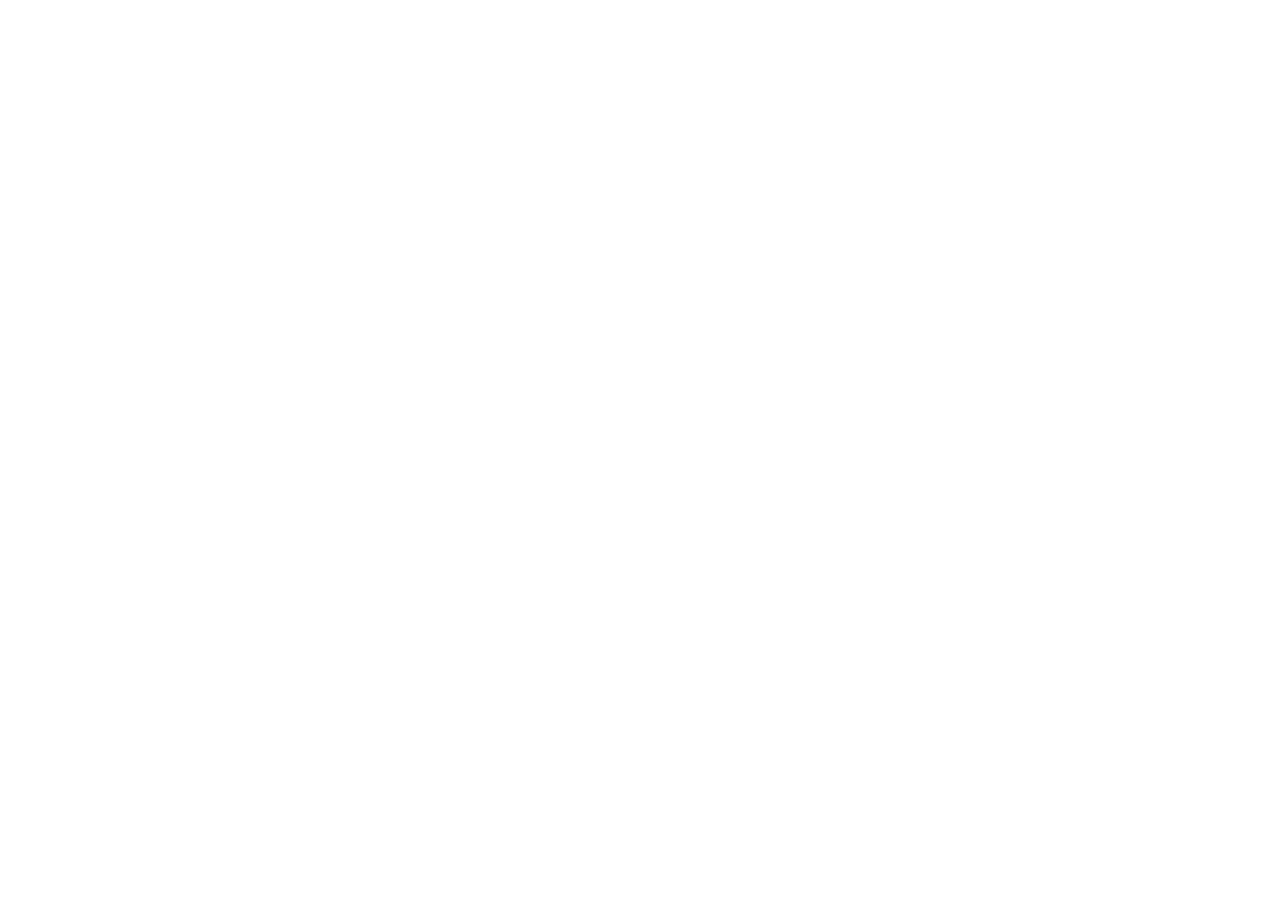
==== index.html @ 07c89412 "初始化仓库" ====
<!DOCTYPE html>
<html lang="en">

<head>
    <meta charset="UTF-8">
    <meta name="viewport" content="width=device-width, initial-scale=1.0">
    <title>Document</title>
</head>

<body>

</body>

</html>
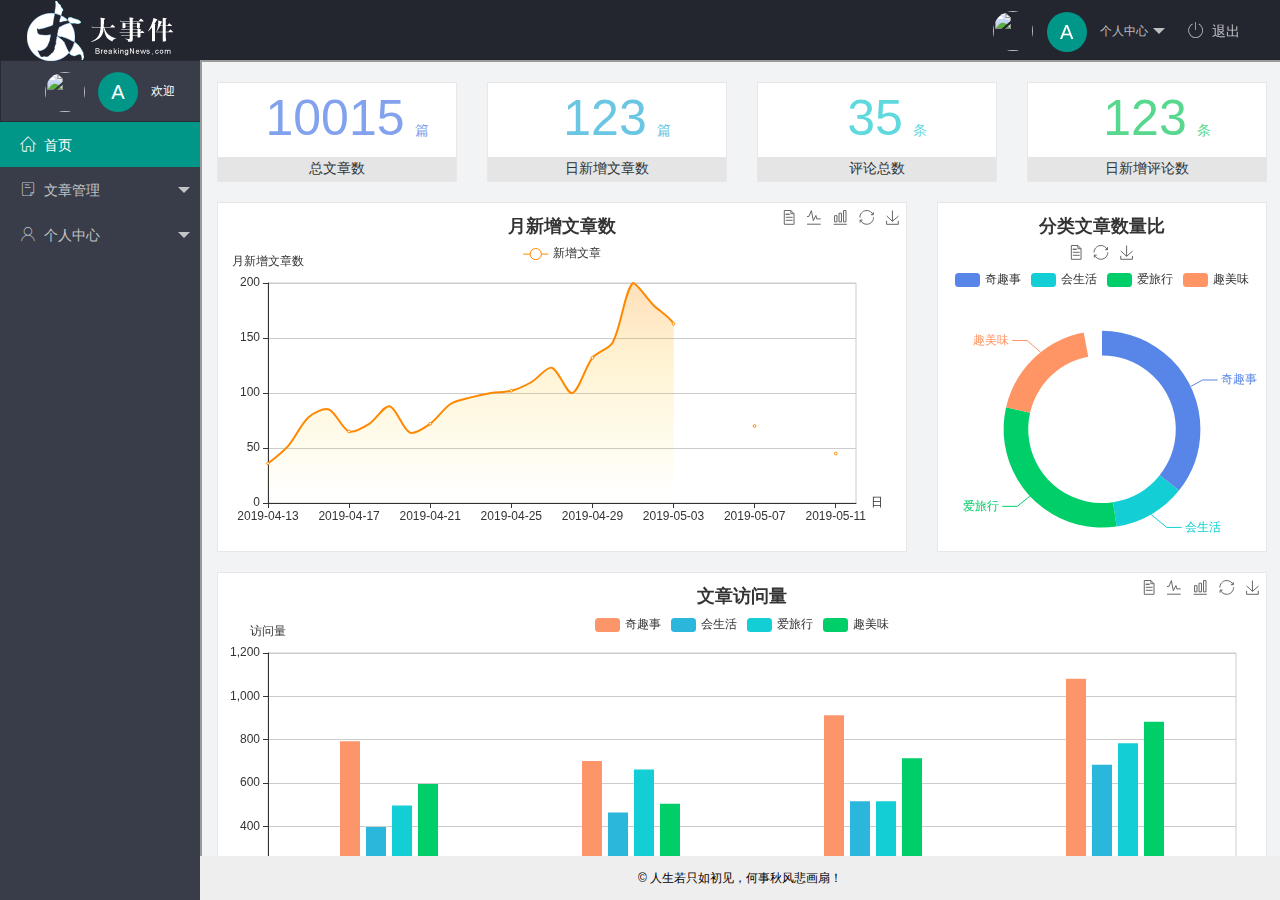
==== commit c679e034: "完成了主页的开发" ====
--- a/index.html
+++ b/index.html
@@ -4,11 +4,83 @@
 <head>
     <meta charset="UTF-8">
     <meta name="viewport" content="width=device-width, initial-scale=1.0">
-    <title>Document</title>
+    <title>后台主页</title>
+    <link rel="stylesheet" href="/assets/lib/layui/css/layui.css">
+    <link rel="stylesheet" href="/assets/fonts/iconfont.css">
+    <link rel="stylesheet" href="/assets/css/index.css">
 </head>
 
-<body>
+<body class="layui-layout-body">
+    <div class="layui-layout layui-layout-admin">
+        <div class="layui-header">
+            <!-- 头部logo区域 -->
+            <div class="layui-logo">
+                <img src="/assets/images/logo.png" alt="">
+            </div>
 
+            <ul class="layui-nav layui-layout-right">
+                <li class="layui-nav-item">
+                    <a href="javascript:;" class="userinfo">
+                        <img src="http://t.cn/RCzsdCq" class="layui-nav-img">
+                        <span class="text-avatar">A</span> 个人中心
+                    </a>
+                    <dl class="layui-nav-child">
+                        <dd><a href="">基本资料</a></dd>
+                        <dd><a href="">更换头像</a></dd>
+                        <dd><a href="">重置密码</a></dd>
+
+                    </dl>
+                </li>
+                <li class="layui-nav-item"><a href="javascript:;" id="btnLogout"><span class="iconfont icon-tuichu"></span>退出</a></li>
+            </ul>
+        </div>
+
+        <div class="layui-side layui-bg-black">
+            <div class="layui-side-scroll">
+                <div class="userinfo">
+                    <img src="http://t.cn/RCzsdCq" class="layui-nav-img">
+                    <span class="text-avatar">A</span>
+                    <span id="welcome">欢迎</span>
+                </div>
+                <!-- 左侧导航区域（可配合layui已有的垂直导航） -->
+                <ul class="layui-nav layui-nav-tree  " lay-shrink="all">
+                    <li class="layui-nav-item  layui-this"><a href="/home/dashboard.html" target="fm"><span class="iconfont icon-home"></span>首页</a></li>
+                    <li class="layui-nav-item ">
+                        <a class="" href="javascript:;"><span class="iconfont icon-16"></span>文章管理</a>
+                        <dl class="layui-nav-child">
+                            <dd><a href="javascript:;"><i class="layui-icon layui-icon-app"></i>   文章类别</a></dd>
+                            <dd><a href="javascript:;"><i class="layui-icon layui-icon-app"></i>   文章列表</a></dd>
+                            <dd><a href="javascript:;"><i class="layui-icon layui-icon-app"></i>   发表文章</a></dd>
+                        </dl>
+                    </li>
+                    <li class="layui-nav-item">
+                        <a href="javascript:;"><span class="iconfont icon-user"></span>个人中心</a>
+                        <dl class="layui-nav-child">
+                            <dd><a href="javascript:;"><i class="layui-icon layui-icon-app"></i>   基本资料</a></dd>
+                            <dd><a href="javascript:;"><i class="layui-icon layui-icon-app"></i>   更换头像</a></dd>
+                            <dd><a href="javascript:;"><i class="layui-icon layui-icon-app"></i>   重置密码</a></dd>
+                        </dl>
+                    </li>
+
+                </ul>
+            </div>
+        </div>
+
+        <div class="layui-body">
+            <!-- 内容主体区域 -->
+            <iframe src="/home/dashboard.html" name="fm"></iframe>
+        </div>
+
+        <div class="layui-footer">
+            <!-- 底部固定区域 -->
+            © 人生若只如初见，何事秋风悲画扇！
+        </div>
+    </div>
+
+    <script src="/assets/lib/layui/layui.all.js"></script>
+    <script src="/assets/lib/jquery.js"></script>
+    <script src="/assets/js/baseAPI.js"></script>
+    <script src="/assets/js/index.js"></script>
 </body>
 
 </html>--- a/assets/lib/layui/css/layui.css
+++ b/assets/lib/layui/css/layui.css
@@ -0,0 +1,2 @@
+/** layui-v2.5.5 MIT License By https://www.layui.com */
+ .layui-inline,img{display:inline-block;vertical-align:middle}h1,h2,h3,h4,h5,h6{font-weight:400}.layui-edge,.layui-header,.layui-inline,.layui-main{position:relative}.layui-body,.layui-edge,.layui-elip{overflow:hidden}.layui-btn,.layui-edge,.layui-inline,img{vertical-align:middle}.layui-btn,.layui-disabled,.layui-icon,.layui-unselect{-moz-user-select:none;-webkit-user-select:none;-ms-user-select:none}.layui-elip,.layui-form-checkbox span,.layui-form-pane .layui-form-label{text-overflow:ellipsis;white-space:nowrap}.layui-breadcrumb,.layui-tree-btnGroup{visibility:hidden}blockquote,body,button,dd,div,dl,dt,form,h1,h2,h3,h4,h5,h6,input,li,ol,p,pre,td,textarea,th,ul{margin:0;padding:0;-webkit-tap-highlight-color:rgba(0,0,0,0)}a:active,a:hover{outline:0}img{border:none}li{list-style:none}table{border-collapse:collapse;border-spacing:0}h4,h5,h6{font-size:100%}button,input,optgroup,option,select,textarea{font-family:inherit;font-size:inherit;font-style:inherit;font-weight:inherit;outline:0}pre{white-space:pre-wrap;white-space:-moz-pre-wrap;white-space:-pre-wrap;white-space:-o-pre-wrap;word-wrap:break-word}body{line-height:24px;font:14px Helvetica Neue,Helvetica,PingFang SC,Tahoma,Arial,sans-serif}hr{height:1px;margin:10px 0;border:0;clear:both}a{color:#333;text-decoration:none}a:hover{color:#777}a cite{font-style:normal;*cursor:pointer}.layui-border-box,.layui-border-box *{box-sizing:border-box}.layui-box,.layui-box *{box-sizing:content-box}.layui-clear{clear:both;*zoom:1}.layui-clear:after{content:'\20';clear:both;*zoom:1;display:block;height:0}.layui-inline{*display:inline;*zoom:1}.layui-edge{display:inline-block;width:0;height:0;border-width:6px;border-style:dashed;border-color:transparent}.layui-edge-top{top:-4px;border-bottom-color:#999;border-bottom-style:solid}.layui-edge-right{border-left-color:#999;border-left-style:solid}.layui-edge-bottom{top:2px;border-top-color:#999;border-top-style:solid}.layui-edge-left{border-right-color:#999;border-right-style:solid}.layui-disabled,.layui-disabled:hover{color:#d2d2d2!important;cursor:not-allowed!important}.layui-circle{border-radius:100%}.layui-show{display:block!important}.layui-hide{display:none!important}@font-face{font-family:layui-icon;src:url(../font/iconfont.eot?v=250);src:url(../font/iconfont.eot?v=250#iefix) format('embedded-opentype'),url(../font/iconfont.woff2?v=250) format('woff2'),url(../font/iconfont.woff?v=250) format('woff'),url(../font/iconfont.ttf?v=250) format('truetype'),url(../font/iconfont.svg?v=250#layui-icon) format('svg')}.layui-icon{font-family:layui-icon!important;font-size:16px;font-style:normal;-webkit-font-smoothing:antialiased;-moz-osx-font-smoothing:grayscale}.layui-icon-reply-fill:before{content:"\e611"}.layui-icon-set-fill:before{content:"\e614"}.layui-icon-menu-fill:before{content:"\e60f"}.layui-icon-search:before{content:"\e615"}.layui-icon-share:before{content:"\e641"}.layui-icon-set-sm:before{content:"\e620"}.layui-icon-engine:before{content:"\e628"}.layui-icon-close:before{content:"\1006"}.layui-icon-close-fill:before{content:"\1007"}.layui-icon-chart-screen:before{content:"\e629"}.layui-icon-star:before{content:"\e600"}.layui-icon-circle-dot:before{content:"\e617"}.layui-icon-chat:before{content:"\e606"}.layui-icon-release:before{content:"\e609"}.layui-icon-list:before{content:"\e60a"}.layui-icon-chart:before{content:"\e62c"}.layui-icon-ok-circle:before{content:"\1005"}.layui-icon-layim-theme:before{content:"\e61b"}.layui-icon-table:before{content:"\e62d"}.layui-icon-right:before{content:"\e602"}.layui-icon-left:before{content:"\e603"}.layui-icon-cart-simple:before{content:"\e698"}.layui-icon-face-cry:before{content:"\e69c"}.layui-icon-face-smile:before{content:"\e6af"}.layui-icon-survey:before{content:"\e6b2"}.layui-icon-tree:before{content:"\e62e"}.layui-icon-upload-circle:before{content:"\e62f"}.layui-icon-add-circle:before{content:"\e61f"}.layui-icon-download-circle:before{content:"\e601"}.layui-icon-templeate-1:before{content:"\e630"}.layui-icon-util:before{content:"\e631"}.layui-icon-face-surprised:before{content:"\e664"}.layui-icon-edit:before{content:"\e642"}.layui-icon-speaker:before{content:"\e645"}.layui-icon-down:before{content:"\e61a"}.layui-icon-file:before{content:"\e621"}.layui-icon-layouts:before{content:"\e632"}.layui-icon-rate-half:before{content:"\e6c9"}.layui-icon-add-circle-fine:before{content:"\e608"}.layui-icon-prev-circle:before{content:"\e633"}.layui-icon-read:before{content:"\e705"}.layui-icon-404:before{content:"\e61c"}.layui-icon-carousel:before{content:"\e634"}.layui-icon-help:before{content:"\e607"}.layui-icon-code-circle:before{content:"\e635"}.layui-icon-water:before{content:"\e636"}.layui-icon-username:before{content:"\e66f"}.layui-icon-find-fill:before{content:"\e670"}.layui-icon-about:before{content:"\e60b"}.layui-icon-location:before{content:"\e715"}.layui-icon-up:before{content:"\e619"}.layui-icon-pause:before{content:"\e651"}.layui-icon-date:before{content:"\e637"}.layui-icon-layim-uploadfile:before{content:"\e61d"}.layui-icon-delete:before{content:"\e640"}.layui-icon-play:before{content:"\e652"}.layui-icon-top:before{content:"\e604"}.layui-icon-friends:before{content:"\e612"}.layui-icon-refresh-3:before{content:"\e9aa"}.layui-icon-ok:before{content:"\e605"}.layui-icon-layer:before{content:"\e638"}.layui-icon-face-smile-fine:before{content:"\e60c"}.layui-icon-dollar:before{content:"\e659"}.layui-icon-group:before{content:"\e613"}.layui-icon-layim-download:before{content:"\e61e"}.layui-icon-picture-fine:before{content:"\e60d"}.layui-icon-link:before{content:"\e64c"}.layui-icon-diamond:before{content:"\e735"}.layui-icon-log:before{content:"\e60e"}.layui-icon-rate-solid:before{content:"\e67a"}.layui-icon-fonts-del:before{content:"\e64f"}.layui-icon-unlink:before{content:"\e64d"}.layui-icon-fonts-clear:before{content:"\e639"}.layui-icon-triangle-r:before{content:"\e623"}.layui-icon-circle:before{content:"\e63f"}.layui-icon-radio:before{content:"\e643"}.layui-icon-align-center:before{content:"\e647"}.layui-icon-align-right:before{content:"\e648"}.layui-icon-align-left:before{content:"\e649"}.layui-icon-loading-1:before{content:"\e63e"}.layui-icon-return:before{content:"\e65c"}.layui-icon-fonts-strong:before{content:"\e62b"}.layui-icon-upload:before{content:"\e67c"}.layui-icon-dialogue:before{content:"\e63a"}.layui-icon-video:before{content:"\e6ed"}.layui-icon-headset:before{content:"\e6fc"}.layui-icon-cellphone-fine:before{content:"\e63b"}.layui-icon-add-1:before{content:"\e654"}.layui-icon-face-smile-b:before{content:"\e650"}.layui-icon-fonts-html:before{content:"\e64b"}.layui-icon-form:before{content:"\e63c"}.layui-icon-cart:before{content:"\e657"}.layui-icon-camera-fill:before{content:"\e65d"}.layui-icon-tabs:before{content:"\e62a"}.layui-icon-fonts-code:before{content:"\e64e"}.layui-icon-fire:before{content:"\e756"}.layui-icon-set:before{content:"\e716"}.layui-icon-fonts-u:before{content:"\e646"}.layui-icon-triangle-d:before{content:"\e625"}.layui-icon-tips:before{content:"\e702"}.layui-icon-picture:before{content:"\e64a"}.layui-icon-more-vertical:before{content:"\e671"}.layui-icon-flag:before{content:"\e66c"}.layui-icon-loading:before{content:"\e63d"}.layui-icon-fonts-i:before{content:"\e644"}.layui-icon-refresh-1:before{content:"\e666"}.layui-icon-rmb:before{content:"\e65e"}.layui-icon-home:before{content:"\e68e"}.layui-icon-user:before{content:"\e770"}.layui-icon-notice:before{content:"\e667"}.layui-icon-login-weibo:before{content:"\e675"}.layui-icon-voice:before{content:"\e688"}.layui-icon-upload-drag:before{content:"\e681"}.layui-icon-login-qq:before{content:"\e676"}.layui-icon-snowflake:before{content:"\e6b1"}.layui-icon-file-b:before{content:"\e655"}.layui-icon-template:before{content:"\e663"}.layui-icon-auz:before{content:"\e672"}.layui-icon-console:before{content:"\e665"}.layui-icon-app:before{content:"\e653"}.layui-icon-prev:before{content:"\e65a"}.layui-icon-website:before{content:"\e7ae"}.layui-icon-next:before{content:"\e65b"}.layui-icon-component:before{content:"\e857"}.layui-icon-more:before{content:"\e65f"}.layui-icon-login-wechat:before{content:"\e677"}.layui-icon-shrink-right:before{content:"\e668"}.layui-icon-spread-left:before{content:"\e66b"}.layui-icon-camera:before{content:"\e660"}.layui-icon-note:before{content:"\e66e"}.layui-icon-refresh:before{content:"\e669"}.layui-icon-female:before{content:"\e661"}.layui-icon-male:before{content:"\e662"}.layui-icon-password:before{content:"\e673"}.layui-icon-senior:before{content:"\e674"}.layui-icon-theme:before{content:"\e66a"}.layui-icon-tread:before{content:"\e6c5"}.layui-icon-praise:before{content:"\e6c6"}.layui-icon-star-fill:before{content:"\e658"}.layui-icon-rate:before{content:"\e67b"}.layui-icon-template-1:before{content:"\e656"}.layui-icon-vercode:before{content:"\e679"}.layui-icon-cellphone:before{content:"\e678"}.layui-icon-screen-full:before{content:"\e622"}.layui-icon-screen-restore:before{content:"\e758"}.layui-icon-cols:before{content:"\e610"}.layui-icon-export:before{content:"\e67d"}.layui-icon-print:before{content:"\e66d"}.layui-icon-slider:before{content:"\e714"}.layui-icon-addition:before{content:"\e624"}.layui-icon-subtraction:before{content:"\e67e"}.layui-icon-service:before{content:"\e626"}.layui-icon-transfer:before{content:"\e691"}.layui-main{width:1140px;margin:0 auto}.layui-header{z-index:1000;height:60px}.layui-header a:hover{transition:all .5s;-webkit-transition:all .5s}.layui-side{position:fixed;left:0;top:0;bottom:0;z-index:999;width:200px;overflow-x:hidden}.layui-side-scroll{position:relative;width:220px;height:100%;overflow-x:hidden}.layui-body{position:absolute;left:200px;right:0;top:0;bottom:0;z-index:998;width:auto;overflow-y:auto;box-sizing:border-box}.layui-layout-body{overflow:hidden}.layui-layout-admin .layui-header{background-color:#23262E}.layui-layout-admin .layui-side{top:60px;width:200px;overflow-x:hidden}.layui-layout-admin .layui-body{position:fixed;top:60px;bottom:44px}.layui-layout-admin .layui-main{width:auto;margin:0 15px}.layui-layout-admin .layui-footer{position:fixed;left:200px;right:0;bottom:0;height:44px;line-height:44px;padding:0 15px;background-color:#eee}.layui-layout-admin .layui-logo{position:absolute;left:0;top:0;width:200px;height:100%;line-height:60px;text-align:center;color:#009688;font-size:16px}.layui-layout-admin .layui-header .layui-nav{background:0 0}.layui-layout-left{position:absolute!important;left:200px;top:0}.layui-layout-right{position:absolute!important;right:0;top:0}.layui-container{position:relative;margin:0 auto;padding:0 15px;box-sizing:border-box}.layui-fluid{position:relative;margin:0 auto;padding:0 15px}.layui-row:after,.layui-row:before{content:'';display:block;clear:both}.layui-col-lg1,.layui-col-lg10,.layui-col-lg11,.layui-col-lg12,.layui-col-lg2,.layui-col-lg3,.layui-col-lg4,.layui-col-lg5,.layui-col-lg6,.layui-col-lg7,.layui-col-lg8,.layui-col-lg9,.layui-col-md1,.layui-col-md10,.layui-col-md11,.layui-col-md12,.layui-col-md2,.layui-col-md3,.layui-col-md4,.layui-col-md5,.layui-col-md6,.layui-col-md7,.layui-col-md8,.layui-col-md9,.layui-col-sm1,.layui-col-sm10,.layui-col-sm11,.layui-col-sm12,.layui-col-sm2,.layui-col-sm3,.layui-col-sm4,.layui-col-sm5,.layui-col-sm6,.layui-col-sm7,.layui-col-sm8,.layui-col-sm9,.layui-col-xs1,.layui-col-xs10,.layui-col-xs11,.layui-col-xs12,.layui-col-xs2,.layui-col-xs3,.layui-col-xs4,.layui-col-xs5,.layui-col-xs6,.layui-col-xs7,.layui-col-xs8,.layui-col-xs9{position:relative;display:block;box-sizing:border-box}.layui-col-xs1,.layui-col-xs10,.layui-col-xs11,.layui-col-xs12,.layui-col-xs2,.layui-col-xs3,.layui-col-xs4,.layui-col-xs5,.layui-col-xs6,.layui-col-xs7,.layui-col-xs8,.layui-col-xs9{float:left}.layui-col-xs1{width:8.33333333%}.layui-col-xs2{width:16.66666667%}.layui-col-xs3{width:25%}.layui-col-xs4{width:33.33333333%}.layui-col-xs5{width:41.66666667%}.layui-col-xs6{width:50%}.layui-col-xs7{width:58.33333333%}.layui-col-xs8{width:66.66666667%}.layui-col-xs9{width:75%}.layui-col-xs10{width:83.33333333%}.layui-col-xs11{width:91.66666667%}.layui-col-xs12{width:100%}.layui-col-xs-offset1{margin-left:8.33333333%}.layui-col-xs-offset2{margin-left:16.66666667%}.layui-col-xs-offset3{margin-left:25%}.layui-col-xs-offset4{margin-left:33.33333333%}.layui-col-xs-offset5{margin-left:41.66666667%}.layui-col-xs-offset6{margin-left:50%}.layui-col-xs-offset7{margin-left:58.33333333%}.layui-col-xs-offset8{margin-left:66.66666667%}.layui-col-xs-offset9{margin-left:75%}.layui-col-xs-offset10{margin-left:83.33333333%}.layui-col-xs-offset11{margin-left:91.66666667%}.layui-col-xs-offset12{margin-left:100%}@media screen and (max-width:768px){.layui-hide-xs{display:none!important}.layui-show-xs-block{display:block!important}.layui-show-xs-inline{display:inline!important}.layui-show-xs-inline-block{display:inline-block!important}}@media screen and (min-width:768px){.layui-container{width:750px}.layui-hide-sm{display:none!important}.layui-show-sm-block{display:block!important}.layui-show-sm-inline{display:inline!important}.layui-show-sm-inline-block{display:inline-block!important}.layui-col-sm1,.layui-col-sm10,.layui-col-sm11,.layui-col-sm12,.layui-col-sm2,.layui-col-sm3,.layui-col-sm4,.layui-col-sm5,.layui-col-sm6,.layui-col-sm7,.layui-col-sm8,.layui-col-sm9{float:left}.layui-col-sm1{width:8.33333333%}.layui-col-sm2{width:16.66666667%}.layui-col-sm3{width:25%}.layui-col-sm4{width:33.33333333%}.layui-col-sm5{width:41.66666667%}.layui-col-sm6{width:50%}.layui-col-sm7{width:58.33333333%}.layui-col-sm8{width:66.66666667%}.layui-col-sm9{width:75%}.layui-col-sm10{width:83.33333333%}.layui-col-sm11{width:91.66666667%}.layui-col-sm12{width:100%}.layui-col-sm-offset1{margin-left:8.33333333%}.layui-col-sm-offset2{margin-left:16.66666667%}.layui-col-sm-offset3{margin-left:25%}.layui-col-sm-offset4{margin-left:33.33333333%}.layui-col-sm-offset5{margin-left:41.66666667%}.layui-col-sm-offset6{margin-left:50%}.layui-col-sm-offset7{margin-left:58.33333333%}.layui-col-sm-offset8{margin-left:66.66666667%}.layui-col-sm-offset9{margin-left:75%}.layui-col-sm-offset10{margin-left:83.33333333%}.layui-col-sm-offset11{margin-left:91.66666667%}.layui-col-sm-offset12{margin-left:100%}}@media screen and (min-width:992px){.layui-container{width:970px}.layui-hide-md{display:none!important}.layui-show-md-block{display:block!important}.layui-show-md-inline{display:inline!important}.layui-show-md-inline-block{display:inline-block!important}.layui-col-md1,.layui-col-md10,.layui-col-md11,.layui-col-md12,.layui-col-md2,.layui-col-md3,.layui-col-md4,.layui-col-md5,.layui-col-md6,.layui-col-md7,.layui-col-md8,.layui-col-md9{float:left}.layui-col-md1{width:8.33333333%}.layui-col-md2{width:16.66666667%}.layui-col-md3{width:25%}.layui-col-md4{width:33.33333333%}.layui-col-md5{width:41.66666667%}.layui-col-md6{width:50%}.layui-col-md7{width:58.33333333%}.layui-col-md8{width:66.66666667%}.layui-col-md9{width:75%}.layui-col-md10{width:83.33333333%}.layui-col-md11{width:91.66666667%}.layui-col-md12{width:100%}.layui-col-md-offset1{margin-left:8.33333333%}.layui-col-md-offset2{margin-left:16.66666667%}.layui-col-md-offset3{margin-left:25%}.layui-col-md-offset4{margin-left:33.33333333%}.layui-col-md-offset5{margin-left:41.66666667%}.layui-col-md-offset6{margin-left:50%}.layui-col-md-offset7{margin-left:58.33333333%}.layui-col-md-offset8{margin-left:66.66666667%}.layui-col-md-offset9{margin-left:75%}.layui-col-md-offset10{margin-left:83.33333333%}.layui-col-md-offset11{margin-left:91.66666667%}.layui-col-md-offset12{margin-left:100%}}@media screen and (min-width:1200px){.layui-container{width:1170px}.layui-hide-lg{display:none!important}.layui-show-lg-block{display:block!important}.layui-show-lg-inline{display:inline!important}.layui-show-lg-inline-block{display:inline-block!important}.layui-col-lg1,.layui-col-lg10,.layui-col-lg11,.layui-col-lg12,.layui-col-lg2,.layui-col-lg3,.layui-col-lg4,.layui-col-lg5,.layui-col-lg6,.layui-col-lg7,.layui-col-lg8,.layui-col-lg9{float:left}.layui-col-lg1{width:8.33333333%}.layui-col-lg2{width:16.66666667%}.layui-col-lg3{width:25%}.layui-col-lg4{width:33.33333333%}.layui-col-lg5{width:41.66666667%}.layui-col-lg6{width:50%}.layui-col-lg7{width:58.33333333%}.layui-col-lg8{width:66.66666667%}.layui-col-lg9{width:75%}.layui-col-lg10{width:83.33333333%}.layui-col-lg11{width:91.66666667%}.layui-col-lg12{width:100%}.layui-col-lg-offset1{margin-left:8.33333333%}.layui-col-lg-offset2{margin-left:16.66666667%}.layui-col-lg-offset3{margin-left:25%}.layui-col-lg-offset4{margin-left:33.33333333%}.layui-col-lg-offset5{margin-left:41.66666667%}.layui-col-lg-offset6{margin-left:50%}.layui-col-lg-offset7{margin-left:58.33333333%}.layui-col-lg-offset8{margin-left:66.66666667%}.layui-col-lg-offset9{margin-left:75%}.layui-col-lg-offset10{margin-left:83.33333333%}.layui-col-lg-offset11{margin-left:91.66666667%}.layui-col-lg-offset12{margin-left:100%}}.layui-col-space1{margin:-.5px}.layui-col-space1>*{padding:.5px}.layui-col-space3{margin:-1.5px}.layui-col-space3>*{padding:1.5px}.layui-col-space5{margin:-2.5px}.layui-col-space5>*{padding:2.5px}.layui-col-space8{margin:-3.5px}.layui-col-space8>*{padding:3.5px}.layui-col-space10{margin:-5px}.layui-col-space10>*{padding:5px}.layui-col-space12{margin:-6px}.layui-col-space12>*{padding:6px}.layui-col-space15{margin:-7.5px}.layui-col-space15>*{padding:7.5px}.layui-col-space18{margin:-9px}.layui-col-space18>*{padding:9px}.layui-col-space20{margin:-10px}.layui-col-space20>*{padding:10px}.layui-col-space22{margin:-11px}.layui-col-space22>*{padding:11px}.layui-col-space25{margin:-12.5px}.layui-col-space25>*{padding:12.5px}.layui-col-space30{margin:-15px}.layui-col-space30>*{padding:15px}.layui-btn,.layui-input,.layui-select,.layui-textarea,.layui-upload-button{outline:0;-webkit-appearance:none;transition:all .3s;-webkit-transition:all .3s;box-sizing:border-box}.layui-elem-quote{margin-bottom:10px;padding:15px;line-height:22px;border-left:5px solid #009688;border-radius:0 2px 2px 0;background-color:#f2f2f2}.layui-quote-nm{border-style:solid;border-width:1px 1px 1px 5px;background:0 0}.layui-elem-field{margin-bottom:10px;padding:0;border-width:1px;border-style:solid}.layui-elem-field legend{margin-left:20px;padding:0 10px;font-size:20px;font-weight:300}.layui-field-title{margin:10px 0 20px;border-width:1px 0 0}.layui-field-box{padding:10px 15px}.layui-field-title .layui-field-box{padding:10px 0}.layui-progress{position:relative;height:6px;border-radius:20px;background-color:#e2e2e2}.layui-progress-bar{position:absolute;left:0;top:0;width:0;max-width:100%;height:6px;border-radius:20px;text-align:right;background-color:#5FB878;transition:all .3s;-webkit-transition:all .3s}.layui-progress-big,.layui-progress-big .layui-progress-bar{height:18px;line-height:18px}.layui-progress-text{position:relative;top:-20px;line-height:18px;font-size:12px;color:#666}.layui-progress-big .layui-progress-text{position:static;padding:0 10px;color:#fff}.layui-collapse{border-width:1px;border-style:solid;border-radius:2px}.layui-colla-content,.layui-colla-item{border-top-width:1px;border-top-style:solid}.layui-colla-item:first-child{border-top:none}.layui-colla-title{position:relative;height:42px;line-height:42px;padding:0 15px 0 35px;color:#333;background-color:#f2f2f2;cursor:pointer;font-size:14px;overflow:hidden}.layui-colla-content{display:none;padding:10px 15px;line-height:22px;color:#666}.layui-colla-icon{position:absolute;left:15px;top:0;font-size:14px}.layui-card{margin-bottom:15px;border-radius:2px;background-color:#fff;box-shadow:0 1px 2px 0 rgba(0,0,0,.05)}.layui-card:last-child{margin-bottom:0}.layui-card-header{position:relative;height:42px;line-height:42px;padding:0 15px;border-bottom:1px solid #f6f6f6;color:#333;border-radius:2px 2px 0 0;font-size:14px}.layui-bg-black,.layui-bg-blue,.layui-bg-cyan,.layui-bg-green,.layui-bg-orange,.layui-bg-red{color:#fff!important}.layui-card-body{position:relative;padding:10px 15px;line-height:24px}.layui-card-body[pad15]{padding:15px}.layui-card-body[pad20]{padding:20px}.layui-card-body .layui-table{margin:5px 0}.layui-card .layui-tab{margin:0}.layui-panel-window{position:relative;padding:15px;border-radius:0;border-top:5px solid #E6E6E6;background-color:#fff}.layui-auxiliar-moving{position:fixed;left:0;right:0;top:0;bottom:0;width:100%;height:100%;background:0 0;z-index:9999999999}.layui-form-label,.layui-form-mid,.layui-form-select,.layui-input-block,.layui-input-inline,.layui-textarea{position:relative}.layui-bg-red{background-color:#FF5722!important}.layui-bg-orange{background-color:#FFB800!important}.layui-bg-green{background-color:#009688!important}.layui-bg-cyan{background-color:#2F4056!important}.layui-bg-blue{background-color:#1E9FFF!important}.layui-bg-black{background-color:#393D49!important}.layui-bg-gray{background-color:#eee!important;color:#666!important}.layui-badge-rim,.layui-colla-content,.layui-colla-item,.layui-collapse,.layui-elem-field,.layui-form-pane .layui-form-item[pane],.layui-form-pane .layui-form-label,.layui-input,.layui-layedit,.layui-layedit-tool,.layui-quote-nm,.layui-select,.layui-tab-bar,.layui-tab-card,.layui-tab-title,.layui-tab-title .layui-this:after,.layui-textarea{border-color:#e6e6e6}.layui-timeline-item:before,hr{background-color:#e6e6e6}.layui-text{line-height:22px;font-size:14px;color:#666}.layui-text h1,.layui-text h2,.layui-text h3{font-weight:500;color:#333}.layui-text h1{font-size:30px}.layui-text h2{font-size:24px}.layui-text h3{font-size:18px}.layui-text a:not(.layui-btn){color:#01AAED}.layui-text a:not(.layui-btn):hover{text-decoration:underline}.layui-text ul{padding:5px 0 5px 15px}.layui-text ul li{margin-top:5px;list-style-type:disc}.layui-text em,.layui-word-aux{color:#999!important;padding:0 5px!important}.layui-btn{display:inline-block;height:38px;line-height:38px;padding:0 18px;background-color:#009688;color:#fff;white-space:nowrap;text-align:center;font-size:14px;border:none;border-radius:2px;cursor:pointer}.layui-btn:hover{opacity:.8;filter:alpha(opacity=80);color:#fff}.layui-btn:active{opacity:1;filter:alpha(opacity=100)}.layui-btn+.layui-btn{margin-left:10px}.layui-btn-container{font-size:0}.layui-btn-container .layui-btn{margin-right:10px;margin-bottom:10px}.layui-btn-container .layui-btn+.layui-btn{margin-left:0}.layui-table .layui-btn-container .layui-btn{margin-bottom:9px}.layui-btn-radius{border-radius:100px}.layui-btn .layui-icon{margin-right:3px;font-size:18px;vertical-align:bottom;vertical-align:middle\9}.layui-btn-primary{border:1px solid #C9C9C9;background-color:#fff;color:#555}.layui-btn-primary:hover{border-color:#009688;color:#333}.layui-btn-normal{background-color:#1E9FFF}.layui-btn-warm{background-color:#FFB800}.layui-btn-danger{background-color:#FF5722}.layui-btn-checked{background-color:#5FB878}.layui-btn-disabled,.layui-btn-disabled:active,.layui-btn-disabled:hover{border:1px solid #e6e6e6;background-color:#FBFBFB;color:#C9C9C9;cursor:not-allowed;opacity:1}.layui-btn-lg{height:44px;line-height:44px;padding:0 25px;font-size:16px}.layui-btn-sm{height:30px;line-height:30px;padding:0 10px;font-size:12px}.layui-btn-sm i{font-size:16px!important}.layui-btn-xs{height:22px;line-height:22px;padding:0 5px;font-size:12px}.layui-btn-xs i{font-size:14px!important}.layui-btn-group{display:inline-block;vertical-align:middle;font-size:0}.layui-btn-group .layui-btn{margin-left:0!important;margin-right:0!important;border-left:1px solid rgba(255,255,255,.5);border-radius:0}.layui-btn-group .layui-btn-primary{border-left:none}.layui-btn-group .layui-btn-primary:hover{border-color:#C9C9C9;color:#009688}.layui-btn-group .layui-btn:first-child{border-left:none;border-radius:2px 0 0 2px}.layui-btn-group .layui-btn-primary:first-child{border-left:1px solid #c9c9c9}.layui-btn-group .layui-btn:last-child{border-radius:0 2px 2px 0}.layui-btn-group .layui-btn+.layui-btn{margin-left:0}.layui-btn-group+.layui-btn-group{margin-left:10px}.layui-btn-fluid{width:100%}.layui-input,.layui-select,.layui-textarea{height:38px;line-height:1.3;line-height:38px\9;border-width:1px;border-style:solid;background-color:#fff;border-radius:2px}.layui-input::-webkit-input-placeholder,.layui-select::-webkit-input-placeholder,.layui-textarea::-webkit-input-placeholder{line-height:1.3}.layui-input,.layui-textarea{display:block;width:100%;padding-left:10px}.layui-input:hover,.layui-textarea:hover{border-color:#D2D2D2!important}.layui-input:focus,.layui-textarea:focus{border-color:#C9C9C9!important}.layui-textarea{min-height:100px;height:auto;line-height:20px;padding:6px 10px;resize:vertical}.layui-select{padding:0 10px}.layui-form input[type=checkbox],.layui-form input[type=radio],.layui-form select{display:none}.layui-form [lay-ignore]{display:initial}.layui-form-item{margin-bottom:15px;clear:both;*zoom:1}.layui-form-item:after{content:'\20';clear:both;*zoom:1;display:block;height:0}.layui-form-label{float:left;display:block;padding:9px 15px;width:80px;font-weight:400;line-height:20px;text-align:right}.layui-form-label-col{display:block;float:none;padding:9px 0;line-height:20px;text-align:left}.layui-form-item .layui-inline{margin-bottom:5px;margin-right:10px}.layui-input-block{margin-left:110px;min-height:36px}.layui-input-inline{display:inline-block;vertical-align:middle}.layui-form-item .layui-input-inline{float:left;width:190px;margin-right:10px}.layui-form-text .layui-input-inline{width:auto}.layui-form-mid{float:left;display:block;padding:9px 0!important;line-height:20px;margin-right:10px}.layui-form-danger+.layui-form-select .layui-input,.layui-form-danger:focus{border-color:#FF5722!important}.layui-form-select .layui-input{padding-right:30px;cursor:pointer}.layui-form-select .layui-edge{position:absolute;right:10px;top:50%;margin-top:-3px;cursor:pointer;border-width:6px;border-top-color:#c2c2c2;border-top-style:solid;transition:all .3s;-webkit-transition:all .3s}.layui-form-select dl{display:none;position:absolute;left:0;top:42px;padding:5px 0;z-index:899;min-width:100%;border:1px solid #d2d2d2;max-height:300px;overflow-y:auto;background-color:#fff;border-radius:2px;box-shadow:0 2px 4px rgba(0,0,0,.12);box-sizing:border-box}.layui-form-select dl dd,.layui-form-select dl dt{padding:0 10px;line-height:36px;white-space:nowrap;overflow:hidden;text-overflow:ellipsis}.layui-form-select dl dt{font-size:12px;color:#999}.layui-form-select dl dd{cursor:pointer}.layui-form-select dl dd:hover{background-color:#f2f2f2;-webkit-transition:.5s all;transition:.5s all}.layui-form-select .layui-select-group dd{padding-left:20px}.layui-form-select dl dd.layui-select-tips{padding-left:10px!important;color:#999}.layui-form-select dl dd.layui-this{background-color:#5FB878;color:#fff}.layui-form-checkbox,.layui-form-select dl dd.layui-disabled{background-color:#fff}.layui-form-selected dl{display:block}.layui-form-checkbox,.layui-form-checkbox *,.layui-form-switch{display:inline-block;vertical-align:middle}.layui-form-selected .layui-edge{margin-top:-9px;-webkit-transform:rotate(180deg);transform:rotate(180deg);margin-top:-3px\9}:root .layui-form-selected .layui-edge{margin-top:-9px\0/IE9}.layui-form-selectup dl{top:auto;bottom:42px}.layui-select-none{margin:5px 0;text-align:center;color:#999}.layui-select-disabled .layui-disabled{border-color:#eee!important}.layui-select-disabled .layui-edge{border-top-color:#d2d2d2}.layui-form-checkbox{position:relative;height:30px;line-height:30px;margin-right:10px;padding-right:30px;cursor:pointer;font-size:0;-webkit-transition:.1s linear;transition:.1s linear;box-sizing:border-box}.layui-form-checkbox span{padding:0 10px;height:100%;font-size:14px;border-radius:2px 0 0 2px;background-color:#d2d2d2;color:#fff;overflow:hidden}.layui-form-checkbox:hover span{background-color:#c2c2c2}.layui-form-checkbox i{position:absolute;right:0;top:0;width:30px;height:28px;border:1px solid #d2d2d2;border-left:none;border-radius:0 2px 2px 0;color:#fff;font-size:20px;text-align:center}.layui-form-checkbox:hover i{border-color:#c2c2c2;color:#c2c2c2}.layui-form-checked,.layui-form-checked:hover{border-color:#5FB878}.layui-form-checked span,.layui-form-checked:hover span{background-color:#5FB878}.layui-form-checked i,.layui-form-checked:hover i{color:#5FB878}.layui-form-item .layui-form-checkbox{margin-top:4px}.layui-form-checkbox[lay-skin=primary]{height:auto!important;line-height:normal!important;min-width:18px;min-height:18px;border:none!important;margin-right:0;padding-left:28px;padding-right:0;background:0 0}.layui-form-checkbox[lay-skin=primary] span{padding-left:0;padding-right:15px;line-height:18px;background:0 0;color:#666}.layui-form-checkbox[lay-skin=primary] i{right:auto;left:0;width:16px;height:16px;line-height:16px;border:1px solid #d2d2d2;font-size:12px;border-radius:2px;background-color:#fff;-webkit-transition:.1s linear;transition:.1s linear}.layui-form-checkbox[lay-skin=primary]:hover i{border-color:#5FB878;color:#fff}.layui-form-checked[lay-skin=primary] i{border-color:#5FB878!important;background-color:#5FB878;color:#fff}.layui-checkbox-disbaled[lay-skin=primary] span{background:0 0!important;color:#c2c2c2}.layui-checkbox-disbaled[lay-skin=primary]:hover i{border-color:#d2d2d2}.layui-form-item .layui-form-checkbox[lay-skin=primary]{margin-top:10px}.layui-form-switch{position:relative;height:22px;line-height:22px;min-width:35px;padding:0 5px;margin-top:8px;border:1px solid #d2d2d2;border-radius:20px;cursor:pointer;background-color:#fff;-webkit-transition:.1s linear;transition:.1s linear}.layui-form-switch i{position:absolute;left:5px;top:3px;width:16px;height:16px;border-radius:20px;background-color:#d2d2d2;-webkit-transition:.1s linear;transition:.1s linear}.layui-form-switch em{position:relative;top:0;width:25px;margin-left:21px;padding:0!important;text-align:center!important;color:#999!important;font-style:normal!important;font-size:12px}.layui-form-onswitch{border-color:#5FB878;background-color:#5FB878}.layui-checkbox-disbaled,.layui-checkbox-disbaled i{border-color:#e2e2e2!important}.layui-form-onswitch i{left:100%;margin-left:-21px;background-color:#fff}.layui-form-onswitch em{margin-left:5px;margin-right:21px;color:#fff!important}.layui-checkbox-disbaled span{background-color:#e2e2e2!important}.layui-checkbox-disbaled:hover i{color:#fff!important}[lay-radio]{display:none}.layui-form-radio,.layui-form-radio *{display:inline-block;vertical-align:middle}.layui-form-radio{line-height:28px;margin:6px 10px 0 0;padding-right:10px;cursor:pointer;font-size:0}.layui-form-radio *{font-size:14px}.layui-form-radio>i{margin-right:8px;font-size:22px;color:#c2c2c2}.layui-form-radio>i:hover,.layui-form-radioed>i{color:#5FB878}.layui-radio-disbaled>i{color:#e2e2e2!important}.layui-form-pane .layui-form-label{width:110px;padding:8px 15px;height:38px;line-height:20px;border-width:1px;border-style:solid;border-radius:2px 0 0 2px;text-align:center;background-color:#FBFBFB;overflow:hidden;box-sizing:border-box}.layui-form-pane .layui-input-inline{margin-left:-1px}.layui-form-pane .layui-input-block{margin-left:110px;left:-1px}.layui-form-pane .layui-input{border-radius:0 2px 2px 0}.layui-form-pane .layui-form-text .layui-form-label{float:none;width:100%;border-radius:2px;box-sizing:border-box;text-align:left}.layui-form-pane .layui-form-text .layui-input-inline{display:block;margin:0;top:-1px;clear:both}.layui-form-pane .layui-form-text .layui-input-block{margin:0;left:0;top:-1px}.layui-form-pane .layui-form-text .layui-textarea{min-height:100px;border-radius:0 0 2px 2px}.layui-form-pane .layui-form-checkbox{margin:4px 0 4px 10px}.layui-form-pane .layui-form-radio,.layui-form-pane .layui-form-switch{margin-top:6px;margin-left:10px}.layui-form-pane .layui-form-item[pane]{position:relative;border-width:1px;border-style:solid}.layui-form-pane .layui-form-item[pane] .layui-form-label{position:absolute;left:0;top:0;height:100%;border-width:0 1px 0 0}.layui-form-pane .layui-form-item[pane] .layui-input-inline{margin-left:110px}@media screen and (max-width:450px){.layui-form-item .layui-form-label{text-overflow:ellipsis;overflow:hidden;white-space:nowrap}.layui-form-item .layui-inline{display:block;margin-right:0;margin-bottom:20px;clear:both}.layui-form-item .layui-inline:after{content:'\20';clear:both;display:block;height:0}.layui-form-item .layui-input-inline{display:block;float:none;left:-3px;width:auto;margin:0 0 10px 112px}.layui-form-item .layui-input-inline+.layui-form-mid{margin-left:110px;top:-5px;padding:0}.layui-form-item .layui-form-checkbox{margin-right:5px;margin-bottom:5px}}.layui-layedit{border-width:1px;border-style:solid;border-radius:2px}.layui-layedit-tool{padding:3px 5px;border-bottom-width:1px;border-bottom-style:solid;font-size:0}.layedit-tool-fixed{position:fixed;top:0;border-top:1px solid #e2e2e2}.layui-layedit-tool .layedit-tool-mid,.layui-layedit-tool .layui-icon{display:inline-block;vertical-align:middle;text-align:center;font-size:14px}.layui-layedit-tool .layui-icon{position:relative;width:32px;height:30px;line-height:30px;margin:3px 5px;color:#777;cursor:pointer;border-radius:2px}.layui-layedit-tool .layui-icon:hover{color:#393D49}.layui-layedit-tool .layui-icon:active{color:#000}.layui-layedit-tool .layedit-tool-active{background-color:#e2e2e2;color:#000}.layui-layedit-tool .layui-disabled,.layui-layedit-tool .layui-disabled:hover{color:#d2d2d2;cursor:not-allowed}.layui-layedit-tool .layedit-tool-mid{width:1px;height:18px;margin:0 10px;background-color:#d2d2d2}.layedit-tool-html{width:50px!important;font-size:30px!important}.layedit-tool-b,.layedit-tool-code,.layedit-tool-help{font-size:16px!important}.layedit-tool-d,.layedit-tool-face,.layedit-tool-image,.layedit-tool-unlink{font-size:18px!important}.layedit-tool-image input{position:absolute;font-size:0;left:0;top:0;width:100%;height:100%;opacity:.01;filter:Alpha(opacity=1);cursor:pointer}.layui-layedit-iframe iframe{display:block;width:100%}#LAY_layedit_code{overflow:hidden}.layui-laypage{display:inline-block;*display:inline;*zoom:1;vertical-align:middle;margin:10px 0;font-size:0}.layui-laypage>a:first-child,.layui-laypage>a:first-child em{border-radius:2px 0 0 2px}.layui-laypage>a:last-child,.layui-laypage>a:last-child em{border-radius:0 2px 2px 0}.layui-laypage>:first-child{margin-left:0!important}.layui-laypage>:last-child{margin-right:0!important}.layui-laypage a,.layui-laypage button,.layui-laypage input,.layui-laypage select,.layui-laypage span{border:1px solid #e2e2e2}.layui-laypage a,.layui-laypage span{display:inline-block;*display:inline;*zoom:1;vertical-align:middle;padding:0 15px;height:28px;line-height:28px;margin:0 -1px 5px 0;background-color:#fff;color:#333;font-size:12px}.layui-flow-more a *,.layui-laypage input,.layui-table-view select[lay-ignore]{display:inline-block}.layui-laypage a:hover{color:#009688}.layui-laypage em{font-style:normal}.layui-laypage .layui-laypage-spr{color:#999;font-weight:700}.layui-laypage a{text-decoration:none}.layui-laypage .layui-laypage-curr{position:relative}.layui-laypage .layui-laypage-curr em{position:relative;color:#fff}.layui-laypage .layui-laypage-curr .layui-laypage-em{position:absolute;left:-1px;top:-1px;padding:1px;width:100%;height:100%;background-color:#009688}.layui-laypage-em{border-radius:2px}.layui-laypage-next em,.layui-laypage-prev em{font-family:Sim sun;font-size:16px}.layui-laypage .layui-laypage-count,.layui-laypage .layui-laypage-limits,.layui-laypage .layui-laypage-refresh,.layui-laypage .layui-laypage-skip{margin-left:10px;margin-right:10px;padding:0;border:none}.layui-laypage .layui-laypage-limits,.layui-laypage .layui-laypage-refresh{vertical-align:top}.layui-laypage .layui-laypage-refresh i{font-size:18px;cursor:pointer}.layui-laypage select{height:22px;padding:3px;border-radius:2px;cursor:pointer}.layui-laypage .layui-laypage-skip{height:30px;line-height:30px;color:#999}.layui-laypage button,.layui-laypage input{height:30px;line-height:30px;border-radius:2px;vertical-align:top;background-color:#fff;box-sizing:border-box}.layui-laypage input{width:40px;margin:0 10px;padding:0 3px;text-align:center}.layui-laypage input:focus,.layui-laypage select:focus{border-color:#009688!important}.layui-laypage button{margin-left:10px;padding:0 10px;cursor:pointer}.layui-table,.layui-table-view{margin:10px 0}.layui-flow-more{margin:10px 0;text-align:center;color:#999;font-size:14px}.layui-flow-more a{height:32px;line-height:32px}.layui-flow-more a *{vertical-align:top}.layui-flow-more a cite{padding:0 20px;border-radius:3px;background-color:#eee;color:#333;font-style:normal}.layui-flow-more a cite:hover{opacity:.8}.layui-flow-more a i{font-size:30px;color:#737383}.layui-table{width:100%;background-color:#fff;color:#666}.layui-table tr{transition:all .3s;-webkit-transition:all .3s}.layui-table th{text-align:left;font-weight:400}.layui-table tbody tr:hover,.layui-table thead tr,.layui-table-click,.layui-table-header,.layui-table-hover,.layui-table-mend,.layui-table-patch,.layui-table-tool,.layui-table-total,.layui-table-total tr,.layui-table[lay-even] tr:nth-child(even){background-color:#f2f2f2}.layui-table td,.layui-table th,.layui-table-col-set,.layui-table-fixed-r,.layui-table-grid-down,.layui-table-header,.layui-table-page,.layui-table-tips-main,.layui-table-tool,.layui-table-total,.layui-table-view,.layui-table[lay-skin=line],.layui-table[lay-skin=row]{border-width:1px;border-style:solid;border-color:#e6e6e6}.layui-table td,.layui-table th{position:relative;padding:9px 15px;min-height:20px;line-height:20px;font-size:14px}.layui-table[lay-skin=line] td,.layui-table[lay-skin=line] th{border-width:0 0 1px}.layui-table[lay-skin=row] td,.layui-table[lay-skin=row] th{border-width:0 1px 0 0}.layui-table[lay-skin=nob] td,.layui-table[lay-skin=nob] th{border:none}.layui-table img{max-width:100px}.layui-table[lay-size=lg] td,.layui-table[lay-size=lg] th{padding:15px 30px}.layui-table-view .layui-table[lay-size=lg] .layui-table-cell{height:40px;line-height:40px}.layui-table[lay-size=sm] td,.layui-table[lay-size=sm] th{font-size:12px;padding:5px 10px}.layui-table-view .layui-table[lay-size=sm] .layui-table-cell{height:20px;line-height:20px}.layui-table[lay-data]{display:none}.layui-table-box{position:relative;overflow:hidden}.layui-table-view .layui-table{position:relative;width:auto;margin:0}.layui-table-view .layui-table[lay-skin=line]{border-width:0 1px 0 0}.layui-table-view .layui-table[lay-skin=row]{border-width:0 0 1px}.layui-table-view .layui-table td,.layui-table-view .layui-table th{padding:5px 0;border-top:none;border-left:none}.layui-table-view .layui-table th.layui-unselect .layui-table-cell span{cursor:pointer}.layui-table-view .layui-table td{cursor:default}.layui-table-view .layui-table td[data-edit=text]{cursor:text}.layui-table-view .layui-form-checkbox[lay-skin=primary] i{width:18px;height:18px}.layui-table-view .layui-form-radio{line-height:0;padding:0}.layui-table-view .layui-form-radio>i{margin:0;font-size:20px}.layui-table-init{position:absolute;left:0;top:0;width:100%;height:100%;text-align:center;z-index:110}.layui-table-init .layui-icon{position:absolute;left:50%;top:50%;margin:-15px 0 0 -15px;font-size:30px;color:#c2c2c2}.layui-table-header{border-width:0 0 1px;overflow:hidden}.layui-table-header .layui-table{margin-bottom:-1px}.layui-table-tool .layui-inline[lay-event]{position:relative;width:26px;height:26px;padding:5px;line-height:16px;margin-right:10px;text-align:center;color:#333;border:1px solid #ccc;cursor:pointer;-webkit-transition:.5s all;transition:.5s all}.layui-table-tool .layui-inline[lay-event]:hover{border:1px solid #999}.layui-table-tool-temp{padding-right:120px}.layui-table-tool-self{position:absolute;right:17px;top:10px}.layui-table-tool .layui-table-tool-self .layui-inline[lay-event]{margin:0 0 0 10px}.layui-table-tool-panel{position:absolute;top:29px;left:-1px;padding:5px 0;min-width:150px;min-height:40px;border:1px solid #d2d2d2;text-align:left;overflow-y:auto;background-color:#fff;box-shadow:0 2px 4px rgba(0,0,0,.12)}.layui-table-cell,.layui-table-tool-panel li{overflow:hidden;text-overflow:ellipsis;white-space:nowrap}.layui-table-tool-panel li{padding:0 10px;line-height:30px;-webkit-transition:.5s all;transition:.5s all}.layui-table-tool-panel li .layui-form-checkbox[lay-skin=primary]{width:100%;padding-left:28px}.layui-table-tool-panel li:hover{background-color:#f2f2f2}.layui-table-tool-panel li .layui-form-checkbox[lay-skin=primary] i{position:absolute;left:0;top:0}.layui-table-tool-panel li .layui-form-checkbox[lay-skin=primary] span{padding:0}.layui-table-tool .layui-table-tool-self .layui-table-tool-panel{left:auto;right:-1px}.layui-table-col-set{position:absolute;right:0;top:0;width:20px;height:100%;border-width:0 0 0 1px;background-color:#fff}.layui-table-sort{width:10px;height:20px;margin-left:5px;cursor:pointer!important}.layui-table-sort .layui-edge{position:absolute;left:5px;border-width:5px}.layui-table-sort .layui-table-sort-asc{top:3px;border-top:none;border-bottom-style:solid;border-bottom-color:#b2b2b2}.layui-table-sort .layui-table-sort-asc:hover{border-bottom-color:#666}.layui-table-sort .layui-table-sort-desc{bottom:5px;border-bottom:none;border-top-style:solid;border-top-color:#b2b2b2}.layui-table-sort .layui-table-sort-desc:hover{border-top-color:#666}.layui-table-sort[lay-sort=asc] .layui-table-sort-asc{border-bottom-color:#000}.layui-table-sort[lay-sort=desc] .layui-table-sort-desc{border-top-color:#000}.layui-table-cell{height:28px;line-height:28px;padding:0 15px;position:relative;box-sizing:border-box}.layui-table-cell .layui-form-checkbox[lay-skin=primary]{top:-1px;padding:0}.layui-table-cell .layui-table-link{color:#01AAED}.laytable-cell-checkbox,.laytable-cell-numbers,.laytable-cell-radio,.laytable-cell-space{padding:0;text-align:center}.layui-table-body{position:relative;overflow:auto;margin-right:-1px;margin-bottom:-1px}.layui-table-body .layui-none{line-height:26px;padding:15px;text-align:center;color:#999}.layui-table-fixed{position:absolute;left:0;top:0;z-index:101}.layui-table-fixed .layui-table-body{overflow:hidden}.layui-table-fixed-l{box-shadow:0 -1px 8px rgba(0,0,0,.08)}.layui-table-fixed-r{left:auto;right:-1px;border-width:0 0 0 1px;box-shadow:-1px 0 8px rgba(0,0,0,.08)}.layui-table-fixed-r .layui-table-header{position:relative;overflow:visible}.layui-table-mend{position:absolute;right:-49px;top:0;height:100%;width:50px}.layui-table-tool{position:relative;z-index:890;width:100%;min-height:50px;line-height:30px;padding:10px 15px;border-width:0 0 1px}.layui-table-tool .layui-btn-container{margin-bottom:-10px}.layui-table-page,.layui-table-total{border-width:1px 0 0;margin-bottom:-1px;overflow:hidden}.layui-table-page{position:relative;width:100%;padding:7px 7px 0;height:41px;font-size:12px;white-space:nowrap}.layui-table-page>div{height:26px}.layui-table-page .layui-laypage{margin:0}.layui-table-page .layui-laypage a,.layui-table-page .layui-laypage span{height:26px;line-height:26px;margin-bottom:10px;border:none;background:0 0}.layui-table-page .layui-laypage a,.layui-table-page .layui-laypage span.layui-laypage-curr{padding:0 12px}.layui-table-page .layui-laypage span{margin-left:0;padding:0}.layui-table-page .layui-laypage .layui-laypage-prev{margin-left:-7px!important}.layui-table-page .layui-laypage .layui-laypage-curr .layui-laypage-em{left:0;top:0;padding:0}.layui-table-page .layui-laypage button,.layui-table-page .layui-laypage input{height:26px;line-height:26px}.layui-table-page .layui-laypage input{width:40px}.layui-table-page .layui-laypage button{padding:0 10px}.layui-table-page select{height:18px}.layui-table-patch .layui-table-cell{padding:0;width:30px}.layui-table-edit{position:absolute;left:0;top:0;width:100%;height:100%;padding:0 14px 1px;border-radius:0;box-shadow:1px 1px 20px rgba(0,0,0,.15)}.layui-table-edit:focus{border-color:#5FB878!important}select.layui-table-edit{padding:0 0 0 10px;border-color:#C9C9C9}.layui-table-view .layui-form-checkbox,.layui-table-view .layui-form-radio,.layui-table-view .layui-form-switch{top:0;margin:0;box-sizing:content-box}.layui-table-view .layui-form-checkbox{top:-1px;height:26px;line-height:26px}.layui-table-view .layui-form-checkbox i{height:26px}.layui-table-grid .layui-table-cell{overflow:visible}.layui-table-grid-down{position:absolute;top:0;right:0;width:26px;height:100%;padding:5px 0;border-width:0 0 0 1px;text-align:center;background-color:#fff;color:#999;cursor:pointer}.layui-table-grid-down .layui-icon{position:absolute;top:50%;left:50%;margin:-8px 0 0 -8px}.layui-table-grid-down:hover{background-color:#fbfbfb}body .layui-table-tips .layui-layer-content{background:0 0;padding:0;box-shadow:0 1px 6px rgba(0,0,0,.12)}.layui-table-tips-main{margin:-44px 0 0 -1px;max-height:150px;padding:8px 15px;font-size:14px;overflow-y:scroll;background-color:#fff;color:#666}.layui-table-tips-c{position:absolute;right:-3px;top:-13px;width:20px;height:20px;padding:3px;cursor:pointer;background-color:#666;border-radius:50%;color:#fff}.layui-table-tips-c:hover{background-color:#777}.layui-table-tips-c:before{position:relative;right:-2px}.layui-upload-file{display:none!important;opacity:.01;filter:Alpha(opacity=1)}.layui-upload-drag,.layui-upload-form,.layui-upload-wrap{display:inline-block}.layui-upload-list{margin:10px 0}.layui-upload-choose{padding:0 10px;color:#999}.layui-upload-drag{position:relative;padding:30px;border:1px dashed #e2e2e2;background-color:#fff;text-align:center;cursor:pointer;color:#999}.layui-upload-drag .layui-icon{font-size:50px;color:#009688}.layui-upload-drag[lay-over]{border-color:#009688}.layui-upload-iframe{position:absolute;width:0;height:0;border:0;visibility:hidden}.layui-upload-wrap{position:relative;vertical-align:middle}.layui-upload-wrap .layui-upload-file{display:block!important;position:absolute;left:0;top:0;z-index:10;font-size:100px;width:100%;height:100%;opacity:.01;filter:Alpha(opacity=1);cursor:pointer}.layui-transfer-active,.layui-transfer-box{display:inline-block;vertical-align:middle}.layui-transfer-box,.layui-transfer-header,.layui-transfer-search{border-width:0;border-style:solid;border-color:#e6e6e6}.layui-transfer-box{position:relative;border-width:1px;width:200px;height:360px;border-radius:2px;background-color:#fff}.layui-transfer-box .layui-form-checkbox{width:100%;margin:0!important}.layui-transfer-header{height:38px;line-height:38px;padding:0 10px;border-bottom-width:1px}.layui-transfer-search{position:relative;padding:10px;border-bottom-width:1px}.layui-transfer-search .layui-input{height:32px;padding-left:30px;font-size:12px}.layui-transfer-search .layui-icon-search{position:absolute;left:20px;top:50%;margin-top:-8px;color:#666}.layui-transfer-active{margin:0 15px}.layui-transfer-active .layui-btn{display:block;margin:0;padding:0 15px;background-color:#5FB878;border-color:#5FB878;color:#fff}.layui-transfer-active .layui-btn-disabled{background-color:#FBFBFB;border-color:#e6e6e6;color:#C9C9C9}.layui-transfer-active .layui-btn:first-child{margin-bottom:15px}.layui-transfer-active .layui-btn .layui-icon{margin:0;font-size:14px!important}.layui-transfer-data{padding:5px 0;overflow:auto}.layui-transfer-data li{height:32px;line-height:32px;padding:0 10px}.layui-transfer-data li:hover{background-color:#f2f2f2;transition:.5s all}.layui-transfer-data .layui-none{padding:15px 10px;text-align:center;color:#999}.layui-nav{position:relative;padding:0 20px;background-color:#393D49;color:#fff;border-radius:2px;font-size:0;box-sizing:border-box}.layui-nav *{font-size:14px}.layui-nav .layui-nav-item{position:relative;display:inline-block;*display:inline;*zoom:1;vertical-align:middle;line-height:60px}.layui-nav .layui-nav-item a{display:block;padding:0 20px;color:#fff;color:rgba(255,255,255,.7);transition:all .3s;-webkit-transition:all .3s}.layui-nav .layui-this:after,.layui-nav-bar,.layui-nav-tree .layui-nav-itemed:after{position:absolute;left:0;top:0;width:0;height:5px;background-color:#5FB878;transition:all .2s;-webkit-transition:all .2s}.layui-nav-bar{z-index:1000}.layui-nav .layui-nav-item a:hover,.layui-nav .layui-this a{color:#fff}.layui-nav .layui-this:after{content:'';top:auto;bottom:0;width:100%}.layui-nav-img{width:30px;height:30px;margin-right:10px;border-radius:50%}.layui-nav .layui-nav-more{content:'';width:0;height:0;border-style:solid dashed dashed;border-color:#fff transparent transparent;overflow:hidden;cursor:pointer;transition:all .2s;-webkit-transition:all .2s;position:absolute;top:50%;right:3px;margin-top:-3px;border-width:6px;border-top-color:rgba(255,255,255,.7)}.layui-nav .layui-nav-mored,.layui-nav-itemed>a .layui-nav-more{margin-top:-9px;border-style:dashed dashed solid;border-color:transparent transparent #fff}.layui-nav-child{display:none;position:absolute;left:0;top:65px;min-width:100%;line-height:36px;padding:5px 0;box-shadow:0 2px 4px rgba(0,0,0,.12);border:1px solid #d2d2d2;background-color:#fff;z-index:100;border-radius:2px;white-space:nowrap}.layui-nav .layui-nav-child a{color:#333}.layui-nav .layui-nav-child a:hover{background-color:#f2f2f2;color:#000}.layui-nav-child dd{position:relative}.layui-nav .layui-nav-child dd.layui-this a,.layui-nav-child dd.layui-this{background-color:#5FB878;color:#fff}.layui-nav-child dd.layui-this:after{display:none}.layui-nav-tree{width:200px;padding:0}.layui-nav-tree .layui-nav-item{display:block;width:100%;line-height:45px}.layui-nav-tree .layui-nav-item a{position:relative;height:45px;line-height:45px;text-overflow:ellipsis;overflow:hidden;white-space:nowrap}.layui-nav-tree .layui-nav-item a:hover{background-color:#4E5465}.layui-nav-tree .layui-nav-bar{width:5px;height:0;background-color:#009688}.layui-nav-tree .layui-nav-child dd.layui-this,.layui-nav-tree .layui-nav-child dd.layui-this a,.layui-nav-tree .layui-this,.layui-nav-tree .layui-this>a,.layui-nav-tree .layui-this>a:hover{background-color:#009688;color:#fff}.layui-nav-tree .layui-this:after{display:none}.layui-nav-itemed>a,.layui-nav-tree .layui-nav-title a,.layui-nav-tree .layui-nav-title a:hover{color:#fff!important}.layui-nav-tree .layui-nav-child{position:relative;z-index:0;top:0;border:none;box-shadow:none}.layui-nav-tree .layui-nav-child a{height:40px;line-height:40px;color:#fff;color:rgba(255,255,255,.7)}.layui-nav-tree .layui-nav-child,.layui-nav-tree .layui-nav-child a:hover{background:0 0;color:#fff}.layui-nav-tree .layui-nav-more{right:10px}.layui-nav-itemed>.layui-nav-child{display:block;padding:0;background-color:rgba(0,0,0,.3)!important}.layui-nav-itemed>.layui-nav-child>.layui-this>.layui-nav-child{display:block}.layui-nav-side{position:fixed;top:0;bottom:0;left:0;overflow-x:hidden;z-index:999}.layui-bg-blue .layui-nav-bar,.layui-bg-blue .layui-nav-itemed:after,.layui-bg-blue .layui-this:after{background-color:#93D1FF}.layui-bg-blue .layui-nav-child dd.layui-this{background-color:#1E9FFF}.layui-bg-blue .layui-nav-itemed>a,.layui-nav-tree.layui-bg-blue .layui-nav-title a,.layui-nav-tree.layui-bg-blue .layui-nav-title a:hover{background-color:#007DDB!important}.layui-breadcrumb{font-size:0}.layui-breadcrumb>*{font-size:14px}.layui-breadcrumb a{color:#999!important}.layui-breadcrumb a:hover{color:#5FB878!important}.layui-breadcrumb a cite{color:#666;font-style:normal}.layui-breadcrumb span[lay-separator]{margin:0 10px;color:#999}.layui-tab{margin:10px 0;text-align:left!important}.layui-tab[overflow]>.layui-tab-title{overflow:hidden}.layui-tab-title{position:relative;left:0;height:40px;white-space:nowrap;font-size:0;border-bottom-width:1px;border-bottom-style:solid;transition:all .2s;-webkit-transition:all .2s}.layui-tab-title li{display:inline-block;*display:inline;*zoom:1;vertical-align:middle;font-size:14px;transition:all .2s;-webkit-transition:all .2s;position:relative;line-height:40px;min-width:65px;padding:0 15px;text-align:center;cursor:pointer}.layui-tab-title li a{display:block}.layui-tab-title .layui-this{color:#000}.layui-tab-title .layui-this:after{position:absolute;left:0;top:0;content:'';width:100%;height:41px;border-width:1px;border-style:solid;border-bottom-color:#fff;border-radius:2px 2px 0 0;box-sizing:border-box;pointer-events:none}.layui-tab-bar{position:absolute;right:0;top:0;z-index:10;width:30px;height:39px;line-height:39px;border-width:1px;border-style:solid;border-radius:2px;text-align:center;background-color:#fff;cursor:pointer}.layui-tab-bar .layui-icon{position:relative;display:inline-block;top:3px;transition:all .3s;-webkit-transition:all .3s}.layui-tab-item{display:none}.layui-tab-more{padding-right:30px;height:auto!important;white-space:normal!important}.layui-tab-more li.layui-this:after{border-bottom-color:#e2e2e2;border-radius:2px}.layui-tab-more .layui-tab-bar .layui-icon{top:-2px;top:3px\9;-webkit-transform:rotate(180deg);transform:rotate(180deg)}:root .layui-tab-more .layui-tab-bar .layui-icon{top:-2px\0/IE9}.layui-tab-content{padding:10px}.layui-tab-title li .layui-tab-close{position:relative;display:inline-block;width:18px;height:18px;line-height:20px;margin-left:8px;top:1px;text-align:center;font-size:14px;color:#c2c2c2;transition:all .2s;-webkit-transition:all .2s}.layui-tab-title li .layui-tab-close:hover{border-radius:2px;background-color:#FF5722;color:#fff}.layui-tab-brief>.layui-tab-title .layui-this{color:#009688}.layui-tab-brief>.layui-tab-more li.layui-this:after,.layui-tab-brief>.layui-tab-title .layui-this:after{border:none;border-radius:0;border-bottom:2px solid #5FB878}.layui-tab-brief[overflow]>.layui-tab-title .layui-this:after{top:-1px}.layui-tab-card{border-width:1px;border-style:solid;border-radius:2px;box-shadow:0 2px 5px 0 rgba(0,0,0,.1)}.layui-tab-card>.layui-tab-title{background-color:#f2f2f2}.layui-tab-card>.layui-tab-title li{margin-right:-1px;margin-left:-1px}.layui-tab-card>.layui-tab-title .layui-this{background-color:#fff}.layui-tab-card>.layui-tab-title .layui-this:after{border-top:none;border-width:1px;border-bottom-color:#fff}.layui-tab-card>.layui-tab-title .layui-tab-bar{height:40px;line-height:40px;border-radius:0;border-top:none;border-right:none}.layui-tab-card>.layui-tab-more .layui-this{background:0 0;color:#5FB878}.layui-tab-card>.layui-tab-more .layui-this:after{border:none}.layui-timeline{padding-left:5px}.layui-timeline-item{position:relative;padding-bottom:20px}.layui-timeline-axis{position:absolute;left:-5px;top:0;z-index:10;width:20px;height:20px;line-height:20px;background-color:#fff;color:#5FB878;border-radius:50%;text-align:center;cursor:pointer}.layui-timeline-axis:hover{color:#FF5722}.layui-timeline-item:before{content:'';position:absolute;left:5px;top:0;z-index:0;width:1px;height:100%}.layui-timeline-item:last-child:before{display:none}.layui-timeline-item:first-child:before{display:block}.layui-timeline-content{padding-left:25px}.layui-timeline-title{position:relative;margin-bottom:10px}.layui-badge,.layui-badge-dot,.layui-badge-rim{position:relative;display:inline-block;padding:0 6px;font-size:12px;text-align:center;background-color:#FF5722;color:#fff;border-radius:2px}.layui-badge{height:18px;line-height:18px}.layui-badge-dot{width:8px;height:8px;padding:0;border-radius:50%}.layui-badge-rim{height:18px;line-height:18px;border-width:1px;border-style:solid;background-color:#fff;color:#666}.layui-btn .layui-badge,.layui-btn .layui-badge-dot{margin-left:5px}.layui-nav .layui-badge,.layui-nav .layui-badge-dot{position:absolute;top:50%;margin:-8px 6px 0}.layui-tab-title .layui-badge,.layui-tab-title .layui-badge-dot{left:5px;top:-2px}.layui-carousel{position:relative;left:0;top:0;background-color:#f8f8f8}.layui-carousel>[carousel-item]{position:relative;width:100%;height:100%;overflow:hidden}.layui-carousel>[carousel-item]:before{position:absolute;content:'\e63d';left:50%;top:50%;width:100px;line-height:20px;margin:-10px 0 0 -50px;text-align:center;color:#c2c2c2;font-family:layui-icon!important;font-size:30px;font-style:normal;-webkit-font-smoothing:antialiased;-moz-osx-font-smoothing:grayscale}.layui-carousel>[carousel-item]>*{display:none;position:absolute;left:0;top:0;width:100%;height:100%;background-color:#f8f8f8;transition-duration:.3s;-webkit-transition-duration:.3s}.layui-carousel-updown>*{-webkit-transition:.3s ease-in-out up;transition:.3s ease-in-out up}.layui-carousel-arrow{display:none\9;opacity:0;position:absolute;left:10px;top:50%;margin-top:-18px;width:36px;height:36px;line-height:36px;text-align:center;font-size:20px;border:0;border-radius:50%;background-color:rgba(0,0,0,.2);color:#fff;-webkit-transition-duration:.3s;transition-duration:.3s;cursor:pointer}.layui-carousel-arrow[lay-type=add]{left:auto!important;right:10px}.layui-carousel:hover .layui-carousel-arrow[lay-type=add],.layui-carousel[lay-arrow=always] .layui-carousel-arrow[lay-type=add]{right:20px}.layui-carousel[lay-arrow=always] .layui-carousel-arrow{opacity:1;left:20px}.layui-carousel[lay-arrow=none] .layui-carousel-arrow{display:none}.layui-carousel-arrow:hover,.layui-carousel-ind ul:hover{background-color:rgba(0,0,0,.35)}.layui-carousel:hover .layui-carousel-arrow{display:block\9;opacity:1;left:20px}.layui-carousel-ind{position:relative;top:-35px;width:100%;line-height:0!important;text-align:center;font-size:0}.layui-carousel[lay-indicator=outside]{margin-bottom:30px}.layui-carousel[lay-indicator=outside] .layui-carousel-ind{top:10px}.layui-carousel[lay-indicator=outside] .layui-carousel-ind ul{background-color:rgba(0,0,0,.5)}.layui-carousel[lay-indicator=none] .layui-carousel-ind{display:none}.layui-carousel-ind ul{display:inline-block;padding:5px;background-color:rgba(0,0,0,.2);border-radius:10px;-webkit-transition-duration:.3s;transition-duration:.3s}.layui-carousel-ind li{display:inline-block;width:10px;height:10px;margin:0 3px;font-size:14px;background-color:#e2e2e2;background-color:rgba(255,255,255,.5);border-radius:50%;cursor:pointer;-webkit-transition-duration:.3s;transition-duration:.3s}.layui-carousel-ind li:hover{background-color:rgba(255,255,255,.7)}.layui-carousel-ind li.layui-this{background-color:#fff}.layui-carousel>[carousel-item]>.layui-carousel-next,.layui-carousel>[carousel-item]>.layui-carousel-prev,.layui-carousel>[carousel-item]>.layui-this{display:block}.layui-carousel>[carousel-item]>.layui-this{left:0}.layui-carousel>[carousel-item]>.layui-carousel-prev{left:-100%}.layui-carousel>[carousel-item]>.layui-carousel-next{left:100%}.layui-carousel>[carousel-item]>.layui-carousel-next.layui-carousel-left,.layui-carousel>[carousel-item]>.layui-carousel-prev.layui-carousel-right{left:0}.layui-carousel>[carousel-item]>.layui-this.layui-carousel-left{left:-100%}.layui-carousel>[carousel-item]>.layui-this.layui-carousel-right{left:100%}.layui-carousel[lay-anim=updown] .layui-carousel-arrow{left:50%!important;top:20px;margin:0 0 0 -18px}.layui-carousel[lay-anim=updown]>[carousel-item]>*,.layui-carousel[lay-anim=fade]>[carousel-item]>*{left:0!important}.layui-carousel[lay-anim=updown] .layui-carousel-arrow[lay-type=add]{top:auto!important;bottom:20px}.layui-carousel[lay-anim=updown] .layui-carousel-ind{position:absolute;top:50%;right:20px;width:auto;height:auto}.layui-carousel[lay-anim=updown] .layui-carousel-ind ul{padding:3px 5px}.layui-carousel[lay-anim=updown] .layui-carousel-ind li{display:block;margin:6px 0}.layui-carousel[lay-anim=updown]>[carousel-item]>.layui-this{top:0}.layui-carousel[lay-anim=updown]>[carousel-item]>.layui-carousel-prev{top:-100%}.layui-carousel[lay-anim=updown]>[carousel-item]>.layui-carousel-next{top:100%}.layui-carousel[lay-anim=updown]>[carousel-item]>.layui-carousel-next.layui-carousel-left,.layui-carousel[lay-anim=updown]>[carousel-item]>.layui-carousel-prev.layui-carousel-right{top:0}.layui-carousel[lay-anim=updown]>[carousel-item]>.layui-this.layui-carousel-left{top:-100%}.layui-carousel[lay-anim=updown]>[carousel-item]>.layui-this.layui-carousel-right{top:100%}.layui-carousel[lay-anim=fade]>[carousel-item]>.layui-carousel-next,.layui-carousel[lay-anim=fade]>[carousel-item]>.layui-carousel-prev{opacity:0}.layui-carousel[lay-anim=fade]>[carousel-item]>.layui-carousel-next.layui-carousel-left,.layui-carousel[lay-anim=fade]>[carousel-item]>.layui-carousel-prev.layui-carousel-right{opacity:1}.layui-carousel[lay-anim=fade]>[carousel-item]>.layui-this.layui-carousel-left,.layui-carousel[lay-anim=fade]>[carousel-item]>.layui-this.layui-carousel-right{opacity:0}.layui-fixbar{position:fixed;right:15px;bottom:15px;z-index:999999}.layui-fixbar li{width:50px;height:50px;line-height:50px;margin-bottom:1px;text-align:center;cursor:pointer;font-size:30px;background-color:#9F9F9F;color:#fff;border-radius:2px;opacity:.95}.layui-fixbar li:hover{opacity:.85}.layui-fixbar li:active{opacity:1}.layui-fixbar .layui-fixbar-top{display:none;font-size:40px}body .layui-util-face{border:none;background:0 0}body .layui-util-face .layui-layer-content{padding:0;background-color:#fff;color:#666;box-shadow:none}.layui-util-face .layui-layer-TipsG{display:none}.layui-util-face ul{position:relative;width:372px;padding:10px;border:1px solid #D9D9D9;background-color:#fff;box-shadow:0 0 20px rgba(0,0,0,.2)}.layui-util-face ul li{cursor:pointer;float:left;border:1px solid #e8e8e8;height:22px;width:26px;overflow:hidden;margin:-1px 0 0 -1px;padding:4px 2px;text-align:center}.layui-util-face ul li:hover{position:relative;z-index:2;border:1px solid #eb7350;background:#fff9ec}.layui-code{position:relative;margin:10px 0;padding:15px;line-height:20px;border:1px solid #ddd;border-left-width:6px;background-color:#F2F2F2;color:#333;font-family:Courier New;font-size:12px}.layui-rate,.layui-rate *{display:inline-block;vertical-align:middle}.layui-rate{padding:10px 5px 10px 0;font-size:0}.layui-rate li i.layui-icon{font-size:20px;color:#FFB800;margin-right:5px;transition:all .3s;-webkit-transition:all .3s}.layui-rate li i:hover{cursor:pointer;transform:scale(1.12);-webkit-transform:scale(1.12)}.layui-rate[readonly] li i:hover{cursor:default;transform:scale(1)}.layui-colorpicker{width:26px;height:26px;border:1px solid #e6e6e6;padding:5px;border-radius:2px;line-height:24px;display:inline-block;cursor:pointer;transition:all .3s;-webkit-transition:all .3s}.layui-colorpicker:hover{border-color:#d2d2d2}.layui-colorpicker.layui-colorpicker-lg{width:34px;height:34px;line-height:32px}.layui-colorpicker.layui-colorpicker-sm{width:24px;height:24px;line-height:22px}.layui-colorpicker.layui-colorpicker-xs{width:22px;height:22px;line-height:20px}.layui-colorpicker-trigger-bgcolor{display:block;background:url([data-uri]);border-radius:2px}.layui-colorpicker-trigger-span{display:block;height:100%;box-sizing:border-box;border:1px solid rgba(0,0,0,.15);border-radius:2px;text-align:center}.layui-colorpicker-trigger-i{display:inline-block;color:#FFF;font-size:12px}.layui-colorpicker-trigger-i.layui-icon-close{color:#999}.layui-colorpicker-main{position:absolute;z-index:66666666;width:280px;padding:7px;background:#FFF;border:1px solid #d2d2d2;border-radius:2px;box-shadow:0 2px 4px rgba(0,0,0,.12)}.layui-colorpicker-main-wrapper{height:180px;position:relative}.layui-colorpicker-basis{width:260px;height:100%;position:relative}.layui-colorpicker-basis-white{width:100%;height:100%;position:absolute;top:0;left:0;background:linear-gradient(90deg,#FFF,hsla(0,0%,100%,0))}.layui-colorpicker-basis-black{width:100%;height:100%;position:absolute;top:0;left:0;background:linear-gradient(0deg,#000,transparent)}.layui-colorpicker-basis-cursor{width:10px;height:10px;border:1px solid #FFF;border-radius:50%;position:absolute;top:-3px;right:-3px;cursor:pointer}.layui-colorpicker-side{position:absolute;top:0;right:0;width:12px;height:100%;background:linear-gradient(red,#FF0,#0F0,#0FF,#00F,#F0F,red)}.layui-colorpicker-side-slider{width:100%;height:5px;box-shadow:0 0 1px #888;box-sizing:border-box;background:#FFF;border-radius:1px;border:1px solid #f0f0f0;cursor:pointer;position:absolute;left:0}.layui-colorpicker-main-alpha{display:none;height:12px;margin-top:7px;background:url([data-uri])}.layui-colorpicker-alpha-bgcolor{height:100%;position:relative}.layui-colorpicker-alpha-slider{width:5px;height:100%;box-shadow:0 0 1px #888;box-sizing:border-box;background:#FFF;border-radius:1px;border:1px solid #f0f0f0;cursor:pointer;position:absolute;top:0}.layui-colorpicker-main-pre{padding-top:7px;font-size:0}.layui-colorpicker-pre{width:20px;height:20px;border-radius:2px;display:inline-block;margin-left:6px;margin-bottom:7px;cursor:pointer}.layui-colorpicker-pre:nth-child(11n+1){margin-left:0}.layui-colorpicker-pre-isalpha{background:url([data-uri])}.layui-colorpicker-pre.layui-this{box-shadow:0 0 3px 2px rgba(0,0,0,.15)}.layui-colorpicker-pre>div{height:100%;border-radius:2px}.layui-colorpicker-main-input{text-align:right;padding-top:7px}.layui-colorpicker-main-input .layui-btn-container .layui-btn{margin:0 0 0 10px}.layui-colorpicker-main-input div.layui-inline{float:left;margin-right:10px;font-size:14px}.layui-colorpicker-main-input input.layui-input{width:150px;height:30px;color:#666}.layui-slider{height:4px;background:#e2e2e2;border-radius:3px;position:relative;cursor:pointer}.layui-slider-bar{border-radius:3px;position:absolute;height:100%}.layui-slider-step{position:absolute;top:0;width:4px;height:4px;border-radius:50%;background:#FFF;-webkit-transform:translateX(-50%);transform:translateX(-50%)}.layui-slider-wrap{width:36px;height:36px;position:absolute;top:-16px;-webkit-transform:translateX(-50%);transform:translateX(-50%);z-index:10;text-align:center}.layui-slider-wrap-btn{width:12px;height:12px;border-radius:50%;background:#FFF;display:inline-block;vertical-align:middle;cursor:pointer;transition:.3s}.layui-slider-wrap:after{content:"";height:100%;display:inline-block;vertical-align:middle}.layui-slider-wrap-btn.layui-slider-hover,.layui-slider-wrap-btn:hover{transform:scale(1.2)}.layui-slider-wrap-btn.layui-disabled:hover{transform:scale(1)!important}.layui-slider-tips{position:absolute;top:-42px;z-index:66666666;white-space:nowrap;display:none;-webkit-transform:translateX(-50%);transform:translateX(-50%);color:#FFF;background:#000;border-radius:3px;height:25px;line-height:25px;padding:0 10px}.layui-slider-tips:after{content:'';position:absolute;bottom:-12px;left:50%;margin-left:-6px;width:0;height:0;border-width:6px;border-style:solid;border-color:#000 transparent transparent}.layui-slider-input{width:70px;height:32px;border:1px solid #e6e6e6;border-radius:3px;font-size:16px;line-height:32px;position:absolute;right:0;top:-15px}.layui-slider-input-btn{display:none;position:absolute;top:0;right:0;width:20px;height:100%;border-left:1px solid #d2d2d2}.layui-slider-input-btn i{cursor:pointer;position:absolute;right:0;bottom:0;width:20px;height:50%;font-size:12px;line-height:16px;text-align:center;color:#999}.layui-slider-input-btn i:first-child{top:0;border-bottom:1px solid #d2d2d2}.layui-slider-input-txt{height:100%;font-size:14px}.layui-slider-input-txt input{height:100%;border:none}.layui-slider-input-btn i:hover{color:#009688}.layui-slider-vertical{width:4px;margin-left:34px}.layui-slider-vertical .layui-slider-bar{width:4px}.layui-slider-vertical .layui-slider-step{top:auto;left:0;-webkit-transform:translateY(50%);transform:translateY(50%)}.layui-slider-vertical .layui-slider-wrap{top:auto;left:-16px;-webkit-transform:translateY(50%);transform:translateY(50%)}.layui-slider-vertical .layui-slider-tips{top:auto;left:2px}@media \0screen{.layui-slider-wrap-btn{margin-left:-20px}.layui-slider-vertical .layui-slider-wrap-btn{margin-left:0;margin-bottom:-20px}.layui-slider-vertical .layui-slider-tips{margin-left:-8px}.layui-slider>span{margin-left:8px}}.layui-tree{line-height:22px}.layui-tree .layui-form-checkbox{margin:0!important}.layui-tree-set{width:100%;position:relative}.layui-tree-pack{display:none;padding-left:20px;position:relative}.layui-tree-iconClick,.layui-tree-main{display:inline-block;vertical-align:middle}.layui-tree-line .layui-tree-pack{padding-left:27px}.layui-tree-line .layui-tree-set .layui-tree-set:after{content:'';position:absolute;top:14px;left:-9px;width:17px;height:0;border-top:1px dotted #c0c4cc}.layui-tree-entry{position:relative;padding:3px 0;height:20px;white-space:nowrap}.layui-tree-entry:hover{background-color:#eee}.layui-tree-line .layui-tree-entry:hover{background-color:rgba(0,0,0,0)}.layui-tree-line .layui-tree-entry:hover .layui-tree-txt{color:#999;text-decoration:underline;transition:.3s}.layui-tree-main{cursor:pointer;padding-right:10px}.layui-tree-line .layui-tree-set:before{content:'';position:absolute;top:0;left:-9px;width:0;height:100%;border-left:1px dotted #c0c4cc}.layui-tree-line .layui-tree-set.layui-tree-setLineShort:before{height:13px}.layui-tree-line .layui-tree-set.layui-tree-setHide:before{height:0}.layui-tree-iconClick{position:relative;height:20px;line-height:20px;margin:0 10px;color:#c0c4cc}.layui-tree-icon{height:12px;line-height:12px;width:12px;text-align:center;border:1px solid #c0c4cc}.layui-tree-iconClick .layui-icon{font-size:18px}.layui-tree-icon .layui-icon{font-size:12px;color:#666}.layui-tree-iconArrow{padding:0 5px}.layui-tree-iconArrow:after{content:'';position:absolute;left:4px;top:3px;z-index:100;width:0;height:0;border-width:5px;border-style:solid;border-color:transparent transparent transparent #c0c4cc;transition:.5s}.layui-tree-btnGroup,.layui-tree-editInput{position:relative;vertical-align:middle;display:inline-block}.layui-tree-spread>.layui-tree-entry>.layui-tree-iconClick>.layui-tree-iconArrow:after{transform:rotate(90deg) translate(3px,4px)}.layui-tree-txt{display:inline-block;vertical-align:middle;color:#555}.layui-tree-search{margin-bottom:15px;color:#666}.layui-tree-btnGroup .layui-icon{display:inline-block;vertical-align:middle;padding:0 2px;cursor:pointer}.layui-tree-btnGroup .layui-icon:hover{color:#999;transition:.3s}.layui-tree-entry:hover .layui-tree-btnGroup{visibility:visible}.layui-tree-editInput{height:20px;line-height:20px;padding:0 3px;border:none;background-color:rgba(0,0,0,.05)}.layui-tree-emptyText{text-align:center;color:#999}.layui-anim{-webkit-animation-duration:.3s;animation-duration:.3s;-webkit-animation-fill-mode:both;animation-fill-mode:both}.layui-anim.layui-icon{display:inline-block}.layui-anim-loop{-webkit-animation-iteration-count:infinite;animation-iteration-count:infinite}.layui-trans,.layui-trans a{transition:all .3s;-webkit-transition:all .3s}@-webkit-keyframes layui-rotate{from{-webkit-transform:rotate(0)}to{-webkit-transform:rotate(360deg)}}@keyframes layui-rotate{from{transform:rotate(0)}to{transform:rotate(360deg)}}.layui-anim-rotate{-webkit-animation-name:layui-rotate;animation-name:layui-rotate;-webkit-animation-duration:1s;animation-duration:1s;-webkit-animation-timing-function:linear;animation-timing-function:linear}@-webkit-keyframes layui-up{from{-webkit-transform:translate3d(0,100%,0);opacity:.3}to{-webkit-transform:translate3d(0,0,0);opacity:1}}@keyframes layui-up{from{transform:translate3d(0,100%,0);opacity:.3}to{transform:translate3d(0,0,0);opacity:1}}.layui-anim-up{-webkit-animation-name:layui-up;animation-name:layui-up}@-webkit-keyframes layui-upbit{from{-webkit-transform:translate3d(0,30px,0);opacity:.3}to{-webkit-transform:translate3d(0,0,0);opacity:1}}@keyframes layui-upbit{from{transform:translate3d(0,30px,0);opacity:.3}to{transform:translate3d(0,0,0);opacity:1}}.layui-anim-upbit{-webkit-animation-name:layui-upbit;animation-name:layui-upbit}@-webkit-keyframes layui-scale{0%{opacity:.3;-webkit-transform:scale(.5)}100%{opacity:1;-webkit-transform:scale(1)}}@keyframes layui-scale{0%{opacity:.3;-ms-transform:scale(.5);transform:scale(.5)}100%{opacity:1;-ms-transform:scale(1);transform:scale(1)}}.layui-anim-scale{-webkit-animation-name:layui-scale;animation-name:layui-scale}@-webkit-keyframes layui-scale-spring{0%{opacity:.5;-webkit-transform:scale(.5)}80%{opacity:.8;-webkit-transform:scale(1.1)}100%{opacity:1;-webkit-transform:scale(1)}}@keyframes layui-scale-spring{0%{opacity:.5;transform:scale(.5)}80%{opacity:.8;transform:scale(1.1)}100%{opacity:1;transform:scale(1)}}.layui-anim-scaleSpring{-webkit-animation-name:layui-scale-spring;animation-name:layui-scale-spring}@-webkit-keyframes layui-fadein{0%{opacity:0}100%{opacity:1}}@keyframes layui-fadein{0%{opacity:0}100%{opacity:1}}.layui-anim-fadein{-webkit-animation-name:layui-fadein;animation-name:layui-fadein}@-webkit-keyframes layui-fadeout{0%{opacity:1}100%{opacity:0}}@keyframes layui-fadeout{0%{opacity:1}100%{opacity:0}}.layui-anim-fadeout{-webkit-animation-name:layui-fadeout;animation-name:layui-fadeout}--- a/assets/fonts/iconfont.css
+++ b/assets/fonts/iconfont.css
@@ -0,0 +1,37 @@
+@font-face {font-family: "iconfont";
+  src: url('iconfont.eot?t=1576139966484'); /* IE9 */
+  src: url('iconfont.eot?t=1576139966484#iefix') format('embedded-opentype'), /* IE6-IE8 */
+  url('[data-uri]') format('woff2'),
+  url('iconfont.woff?t=1576139966484') format('woff'),
+  url('iconfont.ttf?t=1576139966484') format('truetype'), /* chrome, firefox, opera, Safari, Android, iOS 4.2+ */
+  url('iconfont.svg?t=1576139966484#iconfont') format('svg'); /* iOS 4.1- */
+}
+
+.iconfont {
+  font-family: "iconfont" !important;
+  font-size: 16px;
+  font-style: normal;
+  -webkit-font-smoothing: antialiased;
+  -moz-osx-font-smoothing: grayscale;
+}
+
+.icon-home:before {
+  content: "\e6a9";
+}
+
+.icon-user:before {
+  content: "\e614";
+}
+
+.icon-pinglun:before {
+  content: "\e616";
+}
+
+.icon-tuichu:before {
+  content: "\e865";
+}
+
+.icon-16:before {
+  content: "\e615";
+}
+
--- a/assets/css/index.css
+++ b/assets/css/index.css
@@ -0,0 +1,58 @@
+.layui-footer {
+    text-align: center;
+    font-size: 12px;
+}
+
+.iconfont {
+    margin-right: 8px;
+}
+
+.layui-icon {
+    margin-right: 8px;
+    margin-left: 20px;
+}
+
+iframe {
+    width: 100%;
+    height: 100%;
+}
+
+.layui-body {
+    overflow: hidden;
+}
+
+a {
+    transition: none!important;
+}
+
+.userinfo {
+    height: 60px;
+    line-height: 60px;
+    text-align: center;
+    font-size: 12px;
+    user-select: none;
+}
+
+.layui-side-scroll .userinfo {
+    border: 1px solid #282b33;
+}
+
+.layui-nav-img {
+    width: 40px;
+    height: 40px;
+}
+
+.text-avatar {
+    display: inline-block;
+    width: 40px;
+    height: 40px;
+    background-color: #009688;
+    border-radius: 50%;
+    line-height: 40px;
+    text-align: center;
+    font-size: 20px;
+    color: #fff;
+    position: relative;
+    top: 4px;
+    margin-right: 10px;
+}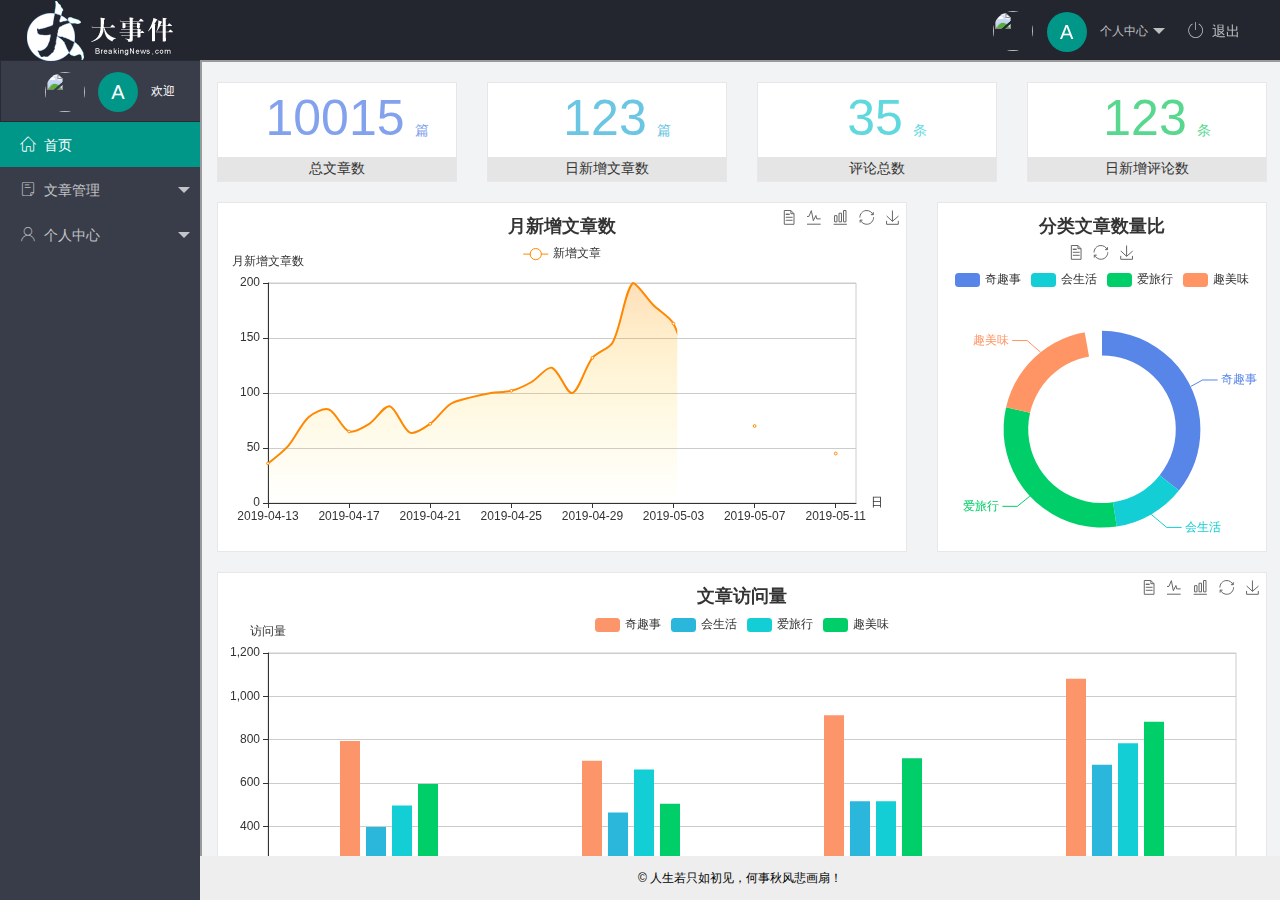
==== commit 6874d5d1: "1" ====
--- a/index.html
+++ b/index.html
@@ -46,7 +46,7 @@
                 <ul class="layui-nav layui-nav-tree  " lay-shrink="all">
                     <li class="layui-nav-item  layui-this"><a href="/home/dashboard.html" target="fm"><span class="iconfont icon-home"></span>首页</a></li>
                     <li class="layui-nav-item ">
-                        <a class="" href="javascript:;"><span class="iconfont icon-16"></span>文章管理</a>
+                        <a href="javascript:;"><span class="iconfont icon-16"></span>文章管理</a>
                         <dl class="layui-nav-child">
                             <dd><a href="javascript:;"><i class="layui-icon layui-icon-app"></i>   文章类别</a></dd>
                             <dd><a href="javascript:;"><i class="layui-icon layui-icon-app"></i>   文章列表</a></dd>
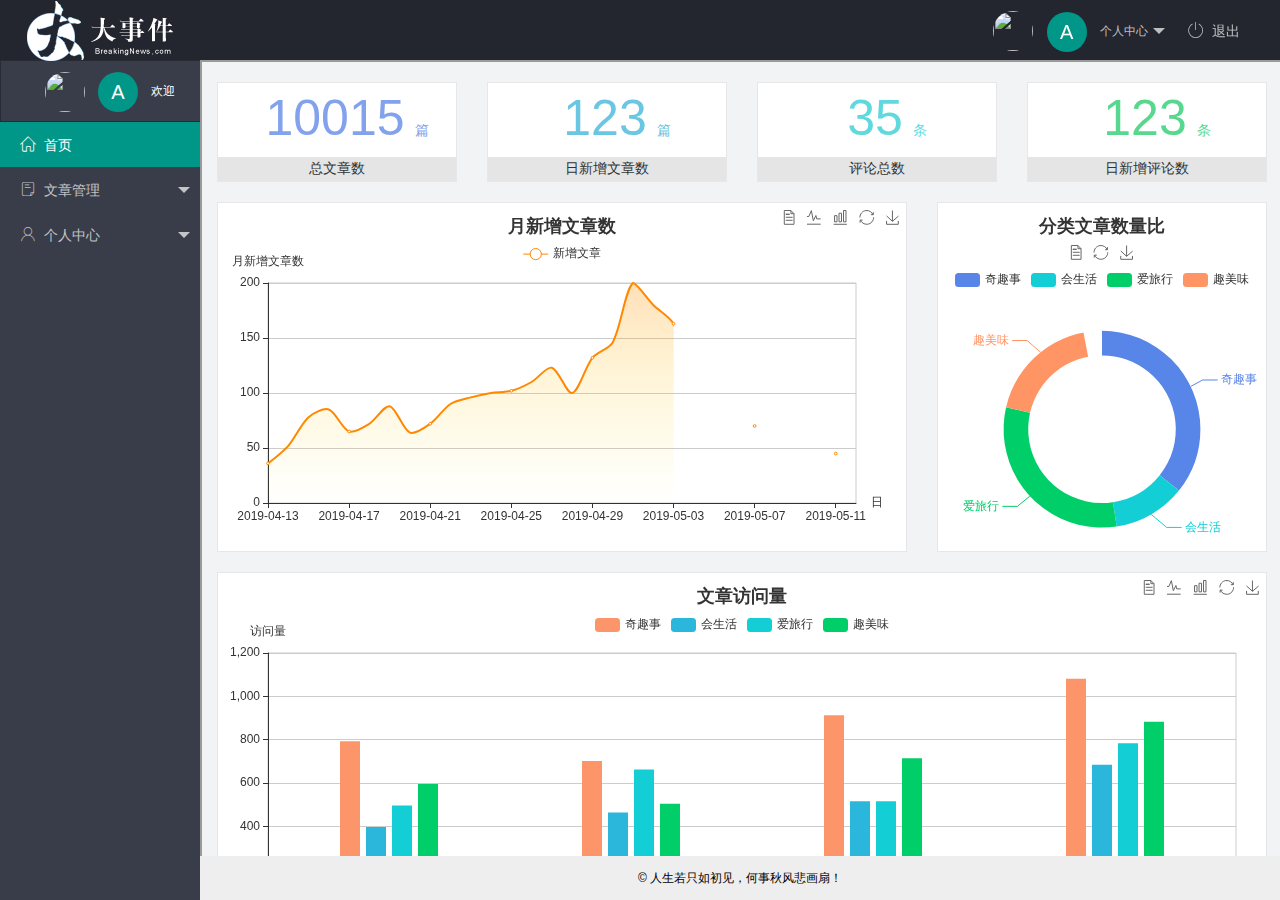
==== commit 13b1060e: "完成个人中心功能的开发" ====
--- a/index.html
+++ b/index.html
@@ -25,9 +25,9 @@
                         <span class="text-avatar">A</span> 个人中心
                     </a>
                     <dl class="layui-nav-child">
-                        <dd><a href="">基本资料</a></dd>
-                        <dd><a href="">更换头像</a></dd>
-                        <dd><a href="">重置密码</a></dd>
+                        <dd><a href="/user/user_info.html" target="fm">基本资料</a></dd>
+                        <dd><a href="/user/user_avatar.html" target="fm">更换头像</a></dd>
+                        <dd><a href="/user/user_pwd.html" target="fm">重置密码</a></dd>
 
                     </dl>
                 </li>
@@ -56,9 +56,9 @@
                     <li class="layui-nav-item">
                         <a href="javascript:;"><span class="iconfont icon-user"></span>个人中心</a>
                         <dl class="layui-nav-child">
-                            <dd><a href="javascript:;"><i class="layui-icon layui-icon-app"></i>   基本资料</a></dd>
-                            <dd><a href="javascript:;"><i class="layui-icon layui-icon-app"></i>   更换头像</a></dd>
-                            <dd><a href="javascript:;"><i class="layui-icon layui-icon-app"></i>   重置密码</a></dd>
+                            <dd><a href="/user/user_info.html" target="fm"><i class="layui-icon layui-icon-app"></i>   基本资料</a></dd>
+                            <dd><a href="/user/user_avatar.html" target="fm"><i class="layui-icon layui-icon-app"></i>   更换头像</a></dd>
+                            <dd><a href="/user/user_pwd.html" target="fm"><i class="layui-icon layui-icon-app"></i>   重置密码</a></dd>
                         </dl>
                     </li>
 
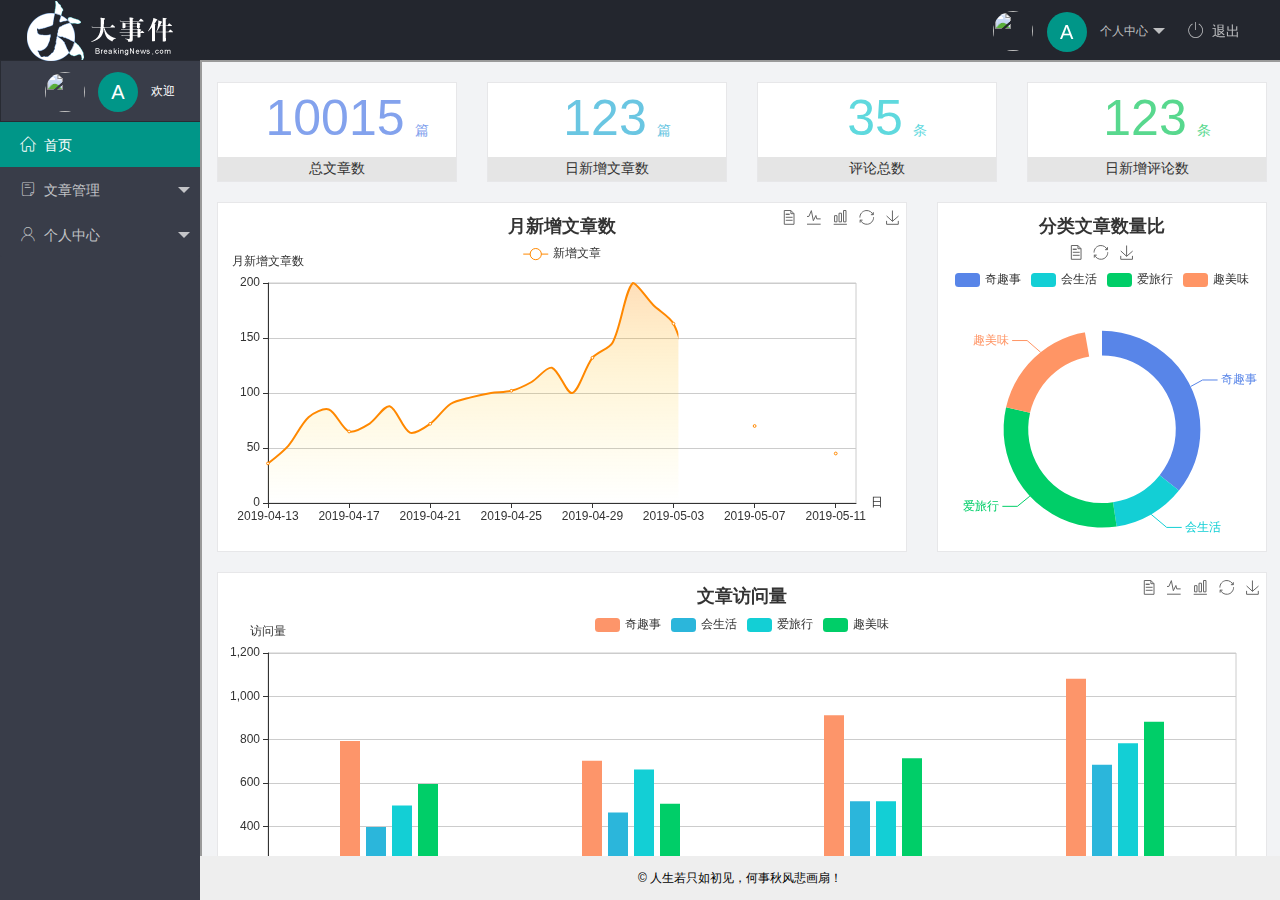
==== commit c3fa1f27: "21" ====
--- a/index.html
+++ b/index.html
@@ -42,15 +42,15 @@
                     <span class="text-avatar">A</span>
                     <span id="welcome">欢迎</span>
                 </div>
-                <!-- 左侧导航区域（可配合layui已有的垂直导航） -->
+                <!-- 左侧导航区域（可配合layUi已有的垂直导航） -->
                 <ul class="layui-nav layui-nav-tree  " lay-shrink="all">
                     <li class="layui-nav-item  layui-this"><a href="/home/dashboard.html" target="fm"><span class="iconfont icon-home"></span>首页</a></li>
                     <li class="layui-nav-item ">
                         <a href="javascript:;"><span class="iconfont icon-16"></span>文章管理</a>
                         <dl class="layui-nav-child">
-                            <dd><a href="javascript:;"><i class="layui-icon layui-icon-app"></i>   文章类别</a></dd>
-                            <dd><a href="javascript:;"><i class="layui-icon layui-icon-app"></i>   文章列表</a></dd>
-                            <dd><a href="javascript:;"><i class="layui-icon layui-icon-app"></i>   发表文章</a></dd>
+                            <dd><a href="/article/art_cate.html" target="fm"><i class="layui-icon layui-icon-app"></i>   文章类别</a></dd>
+                            <dd><a href="/article/art_list.html" target="fm"><i class="layui-icon layui-icon-app"></i>   文章列表</a></dd>
+                            <dd><a href="/article/art_pub.html" target="fm"><i class="layui-icon layui-icon-app"></i>   发表文章</a></dd>
                         </dl>
                     </li>
                     <li class="layui-nav-item">
